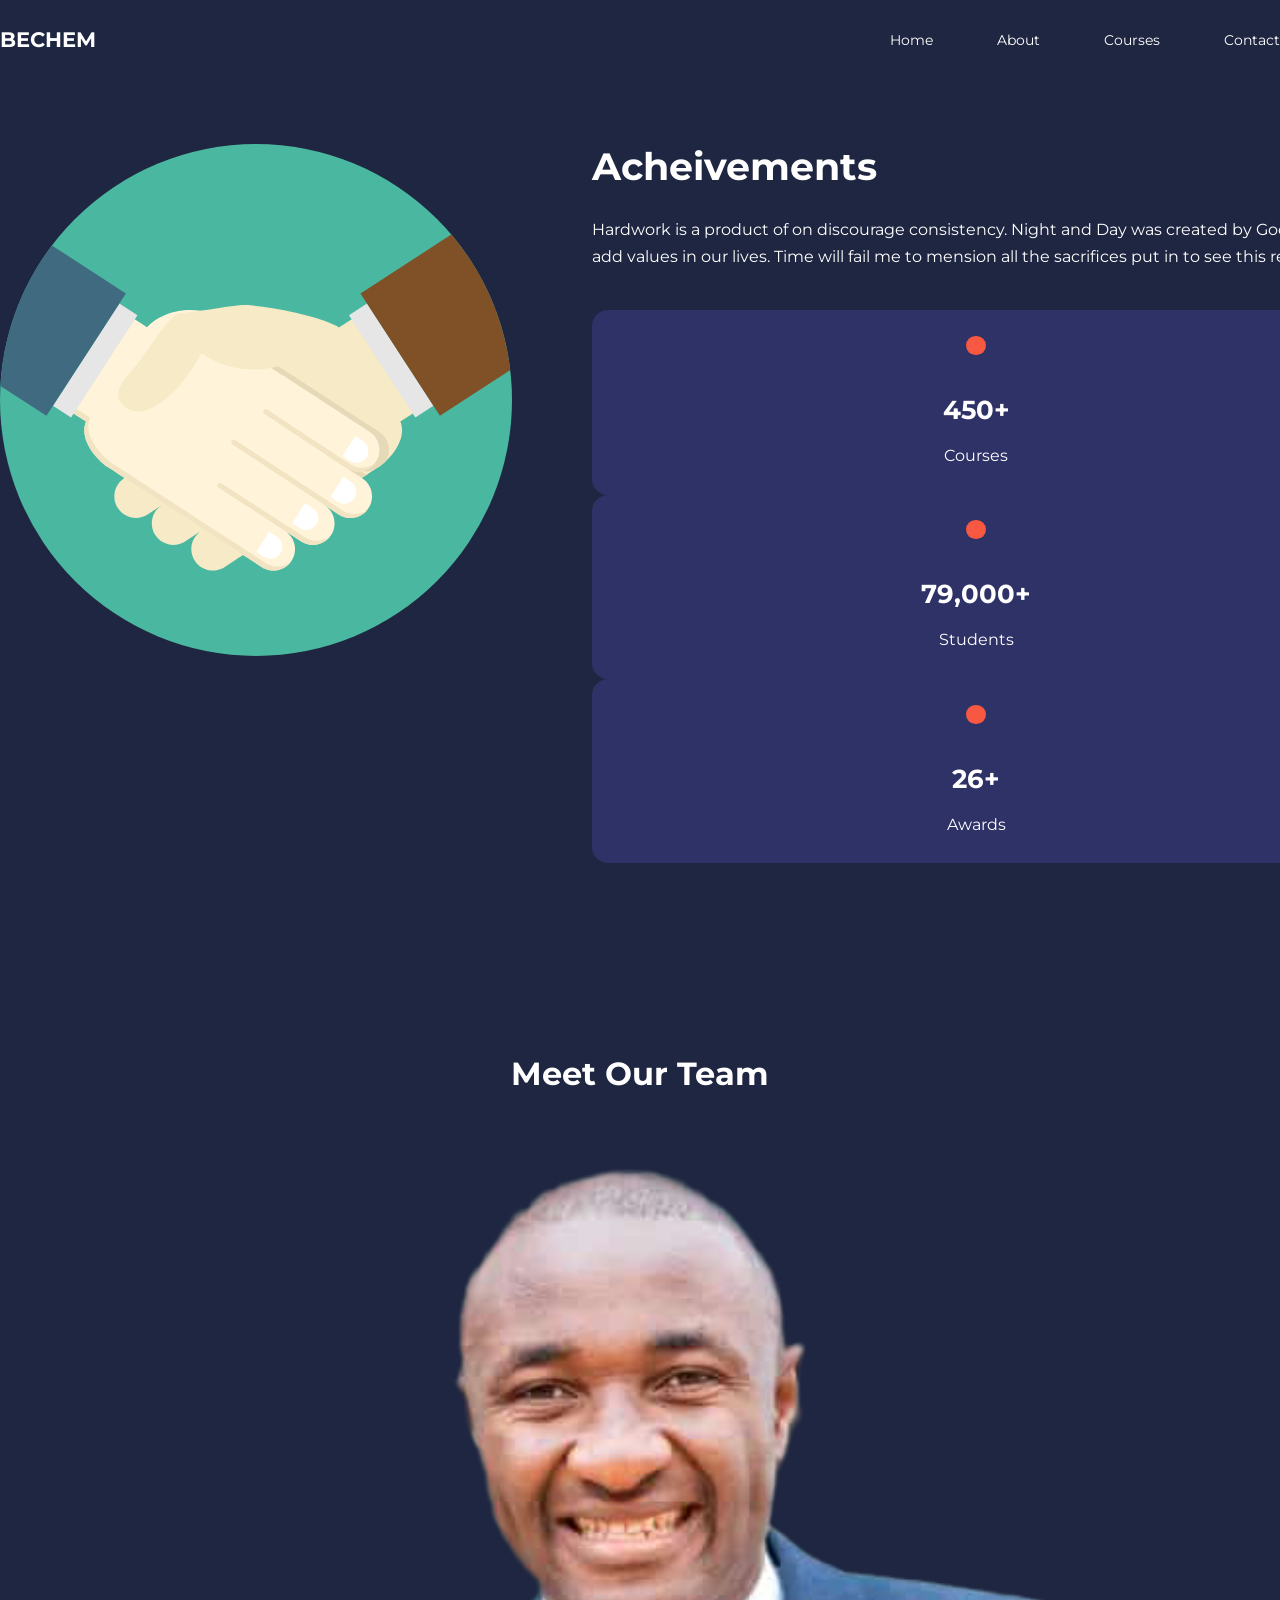
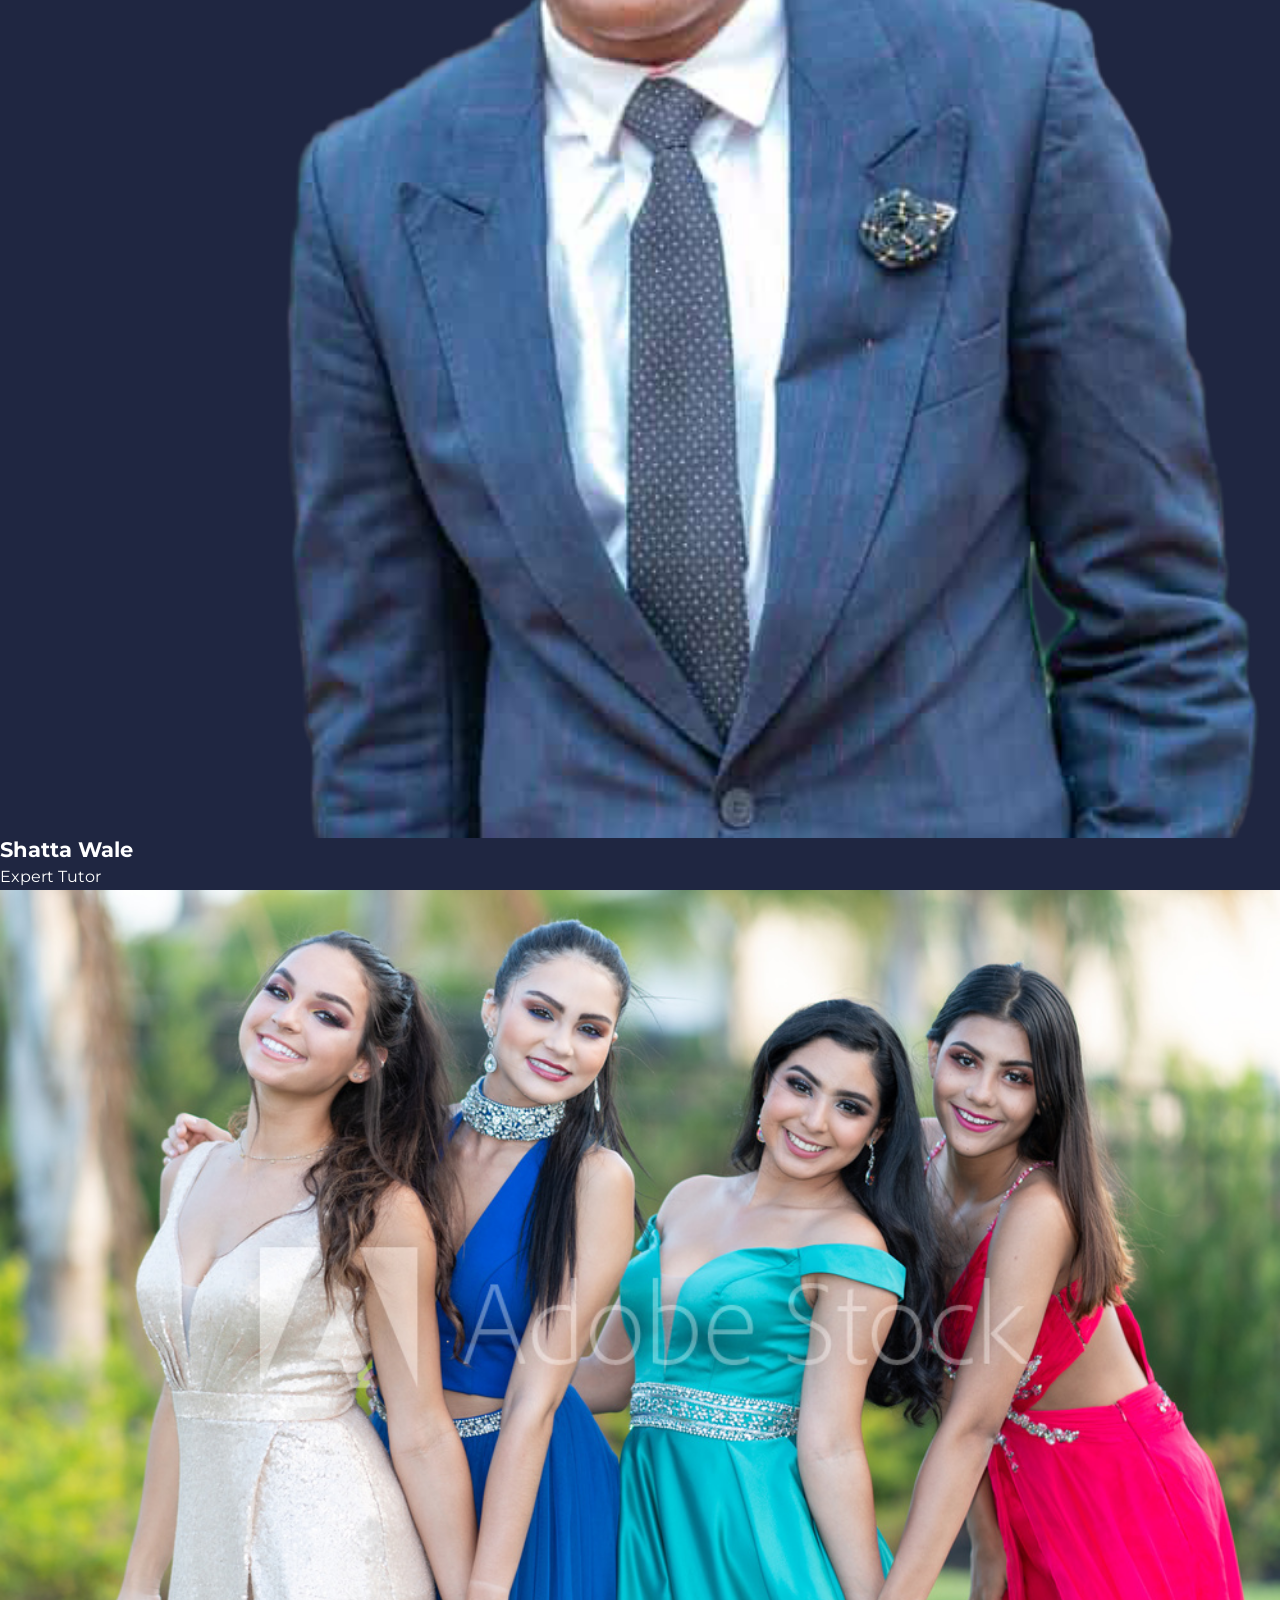
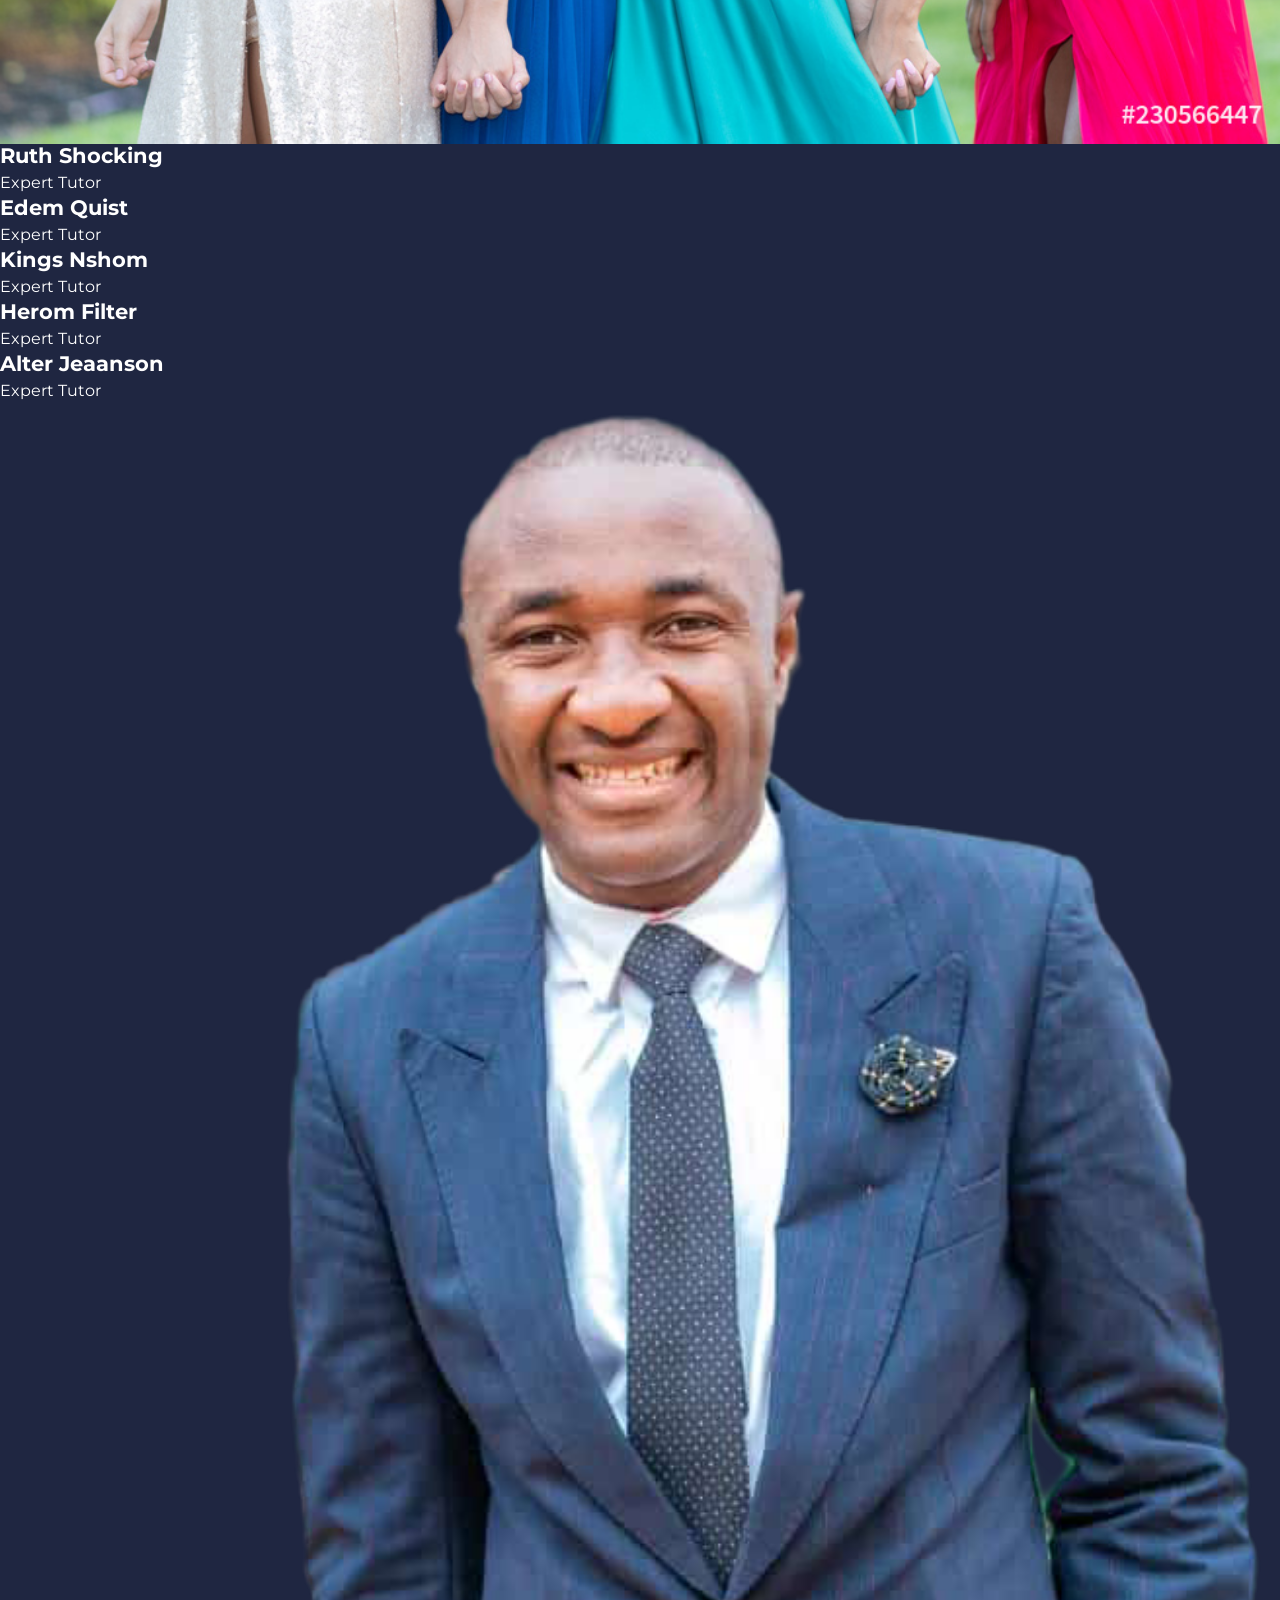
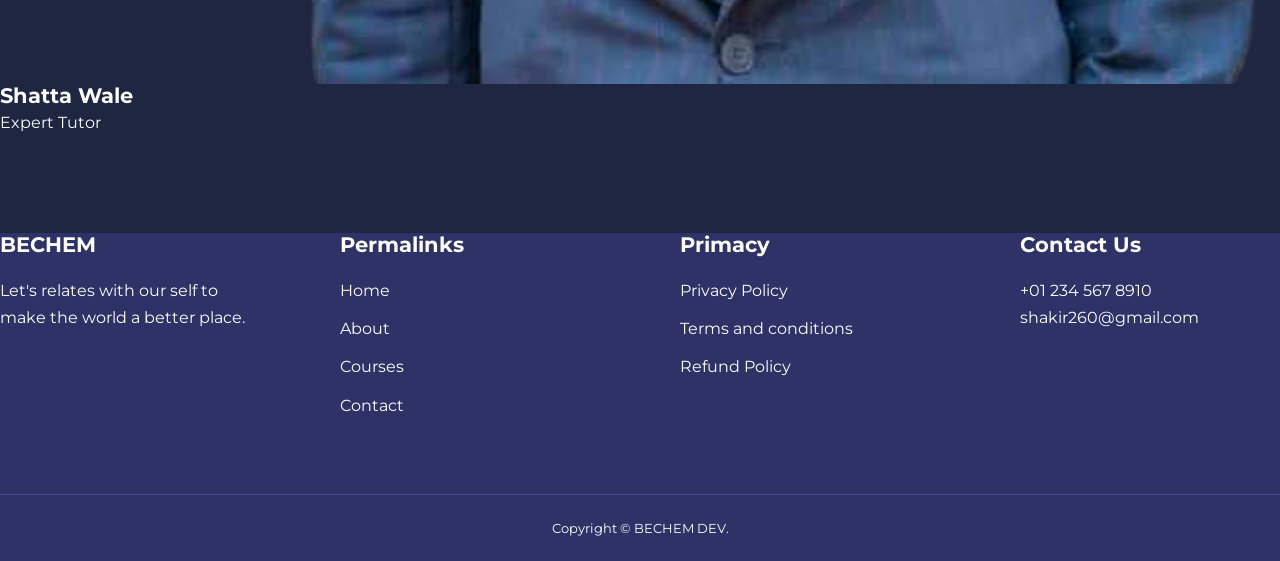
==== E-Learners/about.html @ 45818b7e "image changes in aboutpage" ====
<!DOCTYPE html>
<html lang="en">

<head>
    <meta charset="UTF-8" />
    <meta http-equiv="X-UA-Compatible" content="IE=edge" />
    <meta name="viewport" content="width=device-width, initial-scale=1.0" />
    <title>E-LEARNING SYSTEM</title>
    <link rel="stylesheet" href="./css/style.css" />
    <link rel="stylesheet" href="./css/about.css" />
    <!-- ICONSCOUT CDN -->
    <link rel="stylesheet" href="https://unicons.iconscout.com/release/v2.1.6/css/unicons.css" />

    <!-- GOOGLE FONT (MONTSERR) -->

    <link rel="preconnect" href="https://fonts.googleapis.com" />
    <link rel="preconnect" href="https://fonts.gstatic.com" crossorigin />
    <link href="https://fonts.googleapis.com/css2?family=Montserrat:ital,wght@0,300;0,400;0,500;0,600;0,700;0,800;0,900;1,700;1,800;1,900&family=Mulish:wght@400;500;600;700;800&family=Nunito:ital,wght@0,200;0,300;0,400;0,500;0,600;0,700;0,800;1,200;1,300;1,600;1,800;1,900&display=swap"
        rel="stylesheet" />
</head>

<body>
    <nav>
        <div class="container nav__container">
            <a href="index.html">
                <h4>BECHEM</h4>
            </a>
            <ul class="nav__menu">
                <li><a href="index.html">Home</a></li>
                <li><a href="about.html">About</a></li>
                <li><a href="courses.html">Courses</a></li>
                <li><a href="contact.html">Contact</a></li>
            </ul>
            <button id="open-menu-btn"><i class="uil uil-bars"></i></button>
            <button id="close-menu-btn"><i class="uil uil-multiply"></i></button>
        </div>
    </nav>
    <!-- ================ END OF NAVBAR ========================== -->

    <section class="about__achievements">
        <div class="container about__achievements-container">
            <div class="about__achievements-left">
                <img src="./images/about_achievements.svg" />
            </div>
            <div class="about__achievements-right">
                <h1>Acheivements</h1>
                <p>
                    Hardwork is a product of on discourage consistency. Night and Day was created by God for us to add values in our lives. Time will fail me to mension all the sacrifices put in to see this result.
                </p>
                <div class="acheievements__cards">
                    <article class="achievement__card">
                        <span class="achievement__icon">
                <i class="uil uil-video"></i>
              </span>
                        <h3>450+</h3>
                        <p>Courses</p>
                    </article>

                    <article class="achievement__card">
                        <span class="achievement__icon">
                <i class="uil uil-users-alt"></i>
              </span>
                        <h3>79,000+</h3>
                        <p>Students</p>
                    </article>

                    <article class="achievement__card">
                        <span class="achievement__icon">
                <i class="uil uil-trophy"></i>
              </span>
                        <h3>26+</h3>
                        <p>Awards</p>
                    </article>
                </div>
            </div>
        </div>
    </section>

    <section class="team">
        <h2>Meet Our Team</h2>
        <div class="container team__container">
            <article class="team__member">
                <div class="team__member-image">
                    <img src="./images/tm1.png" alt="" />
                </div>
                <div class="team__member-info">
                    <h4>Shatta Wale</h4>
                    <p>Expert Tutor</p>
                </div>
                <div class="team__member-socials">
                    <a href="https://instagram.com" target="_blank"><i class="uil uil-instagram"></i
            ></a>
                    <a href="https://twitter.com" target="_blank"><i class="uil uil-twitter-alt"></i
            ></a>
                    <a href="https://linkedin.com" target="_blank"><i class="uil uil-linked-alt"></i
            ></a>
                </div>
            </article>
            <article class="team__member">
                <div class="team__member-image">
                    <img src="./images/tm2.jpeg" alt="" />
                </div>
                <div class="team__member-info">
                    <h4>Ruth Shocking</h4>
                    <p>Expert Tutor</p>
                </div>
                <div class="team__member-socials">
                    <a href="https://instagram.com" target="_blank"><i class="uil uil-instagram"></i
            ></a>
                    <a href="https://twitter.com" target="_blank"><i class="uil uil-twitter-alt"></i
            ></a>
                    <a href="https://linkedin.com" target="_blank"><i class="uil uil-linked-alt"></i
            ></a>
                </div>
            </article>
            <article class="team__member">
                <div class="team__member-image">
                    <img src="./images/tm3.png" alt="" />
                </div>
                <div class="team__member-info">
                    <h4>Edem Quist</h4>
                    <p>Expert Tutor</p>
                </div>
                <div class="team__member-socials">
                    <a href="https://instagram.com" target="_blank"><i class="uil uil-instagram"></i
            ></a>
                    <a href="https://twitter.com" target="_blank"><i class="uil uil-twitter-alt"></i
            ></a>
                    <a href="https://linkedin.com" target="_blank"><i class="uil uil-linked-alt"></i
            ></a>
                </div>
            </article>
            <article class="team__member">
                <div class="team__member-image">
                    <img src="./images/tm4.png" alt="" />
                </div>
                <div class="team__member-info">
                    <h4>Kings Nshom</h4>
                    <p>Expert Tutor</p>
                </div>
                <div class="team__member-socials">
                    <a href="https://instagram.com" target="_blank"><i class="uil uil-instagram"></i
            ></a>
                    <a href="https://twitter.com" target="_blank"><i class="uil uil-twitter-alt"></i
            ></a>
                    <a href="https://linkedin.com" target="_blank"><i class="uil uil-linked-alt"></i
            ></a>
                </div>
            </article>
            <article class="team__member">
                <div class="team__member-image">
                    <img src="./images/tm5.png" alt="" />
                </div>
                <div class="team__member-info">
                    <h4>Herom Filter</h4>
                    <p>Expert Tutor</p>
                </div>
                <div class="team__member-socials">
                    <a href="https://instagram.com" target="_blank"><i class="uil uil-instagram"></i
            ></a>
                    <a href="https://twitter.com" target="_blank"><i class="uil uil-twitter-alt"></i
            ></a>
                    <a href="https://linkedin.com" target="_blank"><i class="uil uil-linked-alt"></i
            ></a>
                </div>
            </article>
            <article class="team__member">
                <div class="team__member-image">
                    <img src="./images/tm6.png" alt="" />
                </div>
                <div class="team__member-info">
                    <h4>Alter Jeaanson</h4>
                    <p>Expert Tutor</p>
                </div>
                <div class="team__member-socials">
                    <a href="https://instagram.com" target="_blank"><i class="uil uil-instagram"></i
            ></a>
                    <a href="https://twitter.com" target="_blank"><i class="uil uil-twitter-alt"></i
            ></a>
                    <a href="https://linkedin.com" target="_blank"><i class="uil uil-linked-alt"></i
            ></a>
                </div>
            </article>
            <article class="team__member">
                <div class="team__member-image">
                    <img src="./images/tm1.png" alt="" />
                </div>
                <div class="team__member-info">
                    <h4>Shatta Wale</h4>
                    <p>Expert Tutor</p>
                </div>
                <div class="team__member-socials">
                    <a href="https://instagram.com" target="_blank"><i class="uil uil-instagram"></i
            ></a>
                    <a href="https://twitter.com" target="_blank"><i class="uil uil-twitter-alt"></i
            ></a>
                    <a href="https://linkedin.com" target="_blank"><i class="uil uil-linked-alt"></i
            ></a>
                </div>
            </article>
        </div>
    </section>

    <!-- ================= FOOTER =================== -->

    <footer>
        <div class="container footer__container">
            <div class="footer__1">
                <a href="index.html" class="footer__logo">
                    <h4>BECHEM</h4>
                </a>
                <p>Let's relates with our self to make the world a better place.</p>
            </div>

            <div class="footer__2">
                <h4>Permalinks</h4>
                <ul class="permalinks">
                    <li><a href="index.html">Home</a></li>
                    <li><a href="about.html">About</a></li>
                    <li><a href="courses.html">Courses</a></li>
                    <li><a href="contact.html">Contact</a></li>
                </ul>
            </div>
            <div class="footer__3">
                <h4>Primacy</h4>
                <ul class="privacy">
                    <li><a href="#">Privacy Policy</a></li>
                    <li><a href="#">Terms and conditions</a></li>
                    <li><a href="#">Refund Policy</a></li>
                </ul>
            </div>
            <div class="footer__4">
                <h4>Contact Us</h4>
                <div class="privacy">
                    <p>+01 234 567 8910</p>
                    <p>shakir260@gmail.com</p>
                </div>
                <ul class="footer__socials">
                    <li>
                        <a href="#"><i class="uil uil-facebook-f"></i></a>
                    </li>
                    <li>
                        <a href="#"><i class="uil uil-instagram-alt"></i></a>
                    </li>
                    <li>
                        <a href="#"><i class="uil uil-twitter"></i></a>
                    </li>
                    <li>
                        <a href="#"><i class="uil uil-linkedin-alt"></i></a>
                    </li>
                </ul>
            </div>
        </div>
        <div class="footer__copyright">
            <small>Copyright &copy; BECHEM DEV.</small>
        </div>
    </footer>
    <!-- ================= END OF FOOTER =================== -->

    <script src="./main.js"></script>
</body>

</html>
---- E-Learners/css/style.css ----
* {
    margin: 0;
    padding: 0;
    border: 0;
    outline: 0;
    text-decoration: none;
    list-style: none;
    box-sizing: border-box;
}

:root {
    --color-primary: #6c63ff;
    --color-success: #00bf8e;
    --color-warning: #f7c94b;
    --color-danger: #f75842;
    --color-danger-variant: rgba(247, 88, 66, 0.4);
    --color-white: #fff;
    --color-black: #000;
    --color-bg: #1f2641;
    --color-bg1: #2e3267;
    --color-bg2: #424890;
    --container-width-1g: 80%;
    --container-width-md: 90%;
    --container-width-sm: 76%;
    --transition: all 400ms ease;
}

body {
    font-family: "Montserrat", sans-serif;
    line-height: 1.7;
    color: var(--color-white);
    background: var(--color-bg);
}

.container {
    width: var(--container-width-lg);
    margin: 0 auto;
}

section {
    padding: 6rem 0;
}

section h2 {
    text-align: center;
    margin-bottom: 4rem;
}

h1,
h2,
h3,
h4,
h5 {
    line-height: 1.2;
}

h1 {
    font-size: 2.4rem;
}

h2 {
    font-size: 2rem;
}

h3 {
    font-size: 1.6rem;
}

h4 {
    font-size: 1.3rem;
}

a {
    color: var(--color-white);
}

img {
    width: 100%;
    display: block;
    object-fit: cover;
}

.btn {
    display: inline-block;
    background: var(--color-white);
    color: var(--color-black);
    padding: 1rem 2rem;
    border: 1px solid transparent;
    font-weight: 500;
    transition: var(--transition);
}

.btn:hover {
    background: transparent;
    color: var(--color-white);
    border-color: var(--color-white);
}

.btn-primary {
    background: var(--color-danger);
    color: var(--color-white);
}


/* =====================NAVBAR =============== */

nav {
    background-color: transparent;
    width: 100%;
    height: 5rem;
    position: fixed;
    top: 0;
    z-index: 11;
}


/* change navbar style on scroll using javascript */

.window-scroll {
    background: var(--color-primary);
    box-shadow: 0 1rem 2rem rgba(0, 0, 0, 0.2);
}

.nav__container {
    height: 100%;
    display: flex;
    justify-content: space-between;
    align-items: center;
}

nav button {
    display: none;
}

.nav__menu {
    display: flex;
    align-items: center;
    gap: 4rem;
}

.nav__menu a {
    font-size: 0.9rem;
    transition: var(--transition);
}

.nav__menu a:hover {
    color: var(--color-bg2);
}


/*-- ================ HEADER ========================== */

header {
    position: relative;
    top: 5rem;
    overflow: hidden;
    height: 70vh;
    margin-bottom: 5rem;
}

.header__container {
    display: grid;
    grid-template-columns: 1fr 1fr;
    align-items: center;
    gap: 5rem;
    height: 100%;
}

.header__left p {
    margin: 1rem 0 2.4rem;
}


/*-- ================ CATEGORIES ========================== */

.categories {
    background: var(--color-bg1);
    height: 32rem;
}

.categories h1 {
    line-height: 1;
    margin-bottom: 3rem;
}

.categories__container {
    display: grid;
    grid-template-columns: 40% 60%;
    /* gap: 4rem; */
}

.categories__left {
    margin-right: 4rem;
}

.categories__left p {
    margin: 1rem 0 3rem;
}

.categories__right {
    display: grid;
    grid-template-columns: repeat(3, 1fr);
    gap: 1.2rem;
}

.category {
    background: var(--color-bg2);
    padding: 2rem;
    border-radius: 2rem;
    transition: var(--transition);
}

.category:hover {
    box-shadow: 0 3rem 3rem rgba(0, 0, 0, 0.3);
    z-index: 1;
}

.category:nth-child(2) .category__icon {
    background: var(--color-danger);
}

.category:nth-child(3) .category__icon {
    background: var(--color-success);
}

.category:nth-child(4) .category__icon {
    background: var(--color-warning);
}

.category:nth-child(5) .category__icon {
    background: var(--color-success);
}

.category__icon {
    background: var(--color-primary);
    padding: 0.7rem;
    border-radius: 0.9rem;
}

.category h5 {
    margin: 2rem 0 1rem;
}

.category p {
    font-size: 0.85rem;
}


/*-- ================= POPULAR COURSES =================== --*/

.courses {
    margin-top: 10rem;
}

.courses__container {
    display: grid;
    grid-template-columns: repeat(3, 1fr);
    gap: 2rem;
}

.course {
    background: var(--color-bg1);
    text-align: center;
    border: 1px solid transparent;
    transition: var(--transition);
}

.course:hover {
    background: transparent;
    border-color: var(--color-primary);
}

.course__info {
    padding: 2rem;
}

.course__info p {
    margin: 1.2rem 0 2rem;
    font-size: 0.9rem;
}


/*!-- ================= FAQs =================== --*/

.faqs {
    background: var(--color-bg1);
    box-shadow: insert 0 0 3rem rgba(0, 0, 0, 0.5);
}

.faqs__container {
    display: grid;
    grid-template-columns: 1fr 1fr;
    gap: 1rem;
}

.faq {
    padding: 2rem;
    display: flex;
    align-items: center;
    gap: 1.4rem;
    height: fit-content;
    background: var(--color-primary);
    cursor: pointer;
}

.faq h4 {
    font-size: 1rem;
    line-height: 2.2;
}

.faq__icon {
    align-items: flex-start;
    font-size: 1.2rem;
}

.faq p {
    margin-top: 0.8rem;
    display: none;
}

.faq.open p {
    display: block;
}


/*!-- ================= TESTIMONIALS =================== --*/

.testimonials__container {
    overflow-x: hidden;
    position: relative;
    margin-bottom: 5rem;
}

.testimonials {
    padding-top: 2rem;
}

.avatar {
    width: 6rem;
    height: 6rem;
    border-radius: 50%;
    overflow: hidden;
    margin: 0 auto 1rem;
    border: 1rem solid var(--color-bg1);
}

.testimonial__body {
    background: var(--color-primary);
    padding: 2rem;
    margin-top: 3rem;
    position: relative;
}

.testimonial__body::before {
    content: "";
    display: block;
    background: linear-gradient( 135deg, transparent, var(--color-primary), var(--color-primary), var(--color-primary));
    width: 3rem;
    height: 3rem;
    position: absolute;
    left: 50%;
    top: -1.5rem;
    transform: rotate(45deg);
}


/*!-- ================= FOOTER =================== --*/

footer {
    background: var(--color-bg1);
    padding-top: 0;
}

.footer__container {
    display: grid;
    grid-template-columns: repeat(4, 1fr);
    gap: 5rem;
}

.footer__container>div h4 {
    margin-bottom: 1.2rem;
}

.footer__1 p {
    margin: 0 0 2rem;
}

footer ul li {
    margin-bottom: 0.7rem;
}

footer ul li a:hover {
    text-decoration: underline;
}

.footer__socials {
    display: flex;
    gap: 1rem;
    font-size: 1.2rem;
    margin-top: 2rem;
}

.footer__copyright {
    text-align: center;
    margin-top: 4rem;
    padding: 1.2rem 0;
    border-top: 1px solid var(--color-bg2);
}


/*========================= MEDIA QUERIES(TABLETS)=================*/

@media screen and (max-width: 1024px) {
    .container {
        width: var(--container-width-md);
    }
    h1 {
        font-size: 2.2rem;
    }
    h2 {
        font-size: 1.7rem;
    }
    h3 {
        font-size: 1.4rem;
    }
    h4 {
        font-size: 1.2rem;
    }
    /* ===================== NAVBAR =================== */
    nav button {
        display: inline-block;
        background: transparent;
        font-size: 1.8rem;
        color: var(--color-white);
        cursor: pointer;
    }
    nav button#close-menu-btn {
        display: none;
    }
    .nav__menu {
        position: fixed;
        top: 5rem;
        right: 5%;
        height: fit-content;
        width: 18rem;
        flex-direction: column;
        gap: 0;
        display: none;
    }
    .nav__menu li {
        width: 100%;
        height: 5.8rem;
        animation: animateNavItems 400ms linear forwards;
        transform-origin: top right;
        opacity: 0;
    }
    .nav__menu li:nth-child(2) {
        animation-delay: 200ms;
    }
    .nav__menu li:nth-child(3) {
        animation-delay: 400ms;
    }
    .nav__menu li:nth-child(4) {
        animation-delay: 600ms;
    }
    @keyframes animateNavItems {
        0% {
            transform: rotateZ(-90deg) rotateX(90deg) scale(0.1);
        }
        100% {
            transform: rotateZ(0) rotateX(0) scale(1);
            opacity: 1;
        }
    }
    .nav__menu li a {
        background: var(--color-primary);
        box-shadow: -4rem 6rem 10rem rgba(0, 0, 0, 0.6);
        height: 100%;
        display: grid;
        place-items: center;
    }
    .nav__menu li a:hover {
        background: var(--color-bg2);
        color: var(--color-white);
    }
    /* ===================== HEADER =================== */
    header {
        height: 52vh;
        margin-bottom: 4rem;
    }
    .header__container {
        gap: 0;
        padding-bottom: 3rem;
    }
    /* ===================== CATEGORIES =================== */
    .categories {
        height: auto;
    }
    .categories__container {
        grid-template-columns: 1fr;
        gap: 3rem;
    }
    .categories__left {
        margin-right: 0;
    }
    /* ===================== POPULAR COURSES =================== */
    .courses {
        margin-top: 0;
    }
    .courses__container {
        grid-template-columns: 1fr 1fr;
    }
    /* ===================== FAQs =================== */
    .faqs__container {
        grid-template-columns: 1fr;
    }
    .faq {
        padding: 1.5rem;
    }
    /* ===================== FOOTER =================== */
    .footer__container {
        grid-template-columns: 1fr 1fr;
    }
}


/* ===================== MEDIA QUERIES (PHONES) =================== */

@media screen and (max-width: 600px) {
    .container {
        width: var(--container-width-sm);
    }
    /* ===================== NAVBAR =================== */
    .nav__menu {
        right: 3%;
    }
    /* ===================== HEADER =================== */
    header {
        height: 100vh;
    }
    .header__container {
        grid-template-columns: 1fr;
        text-align: center;
        margin-top: 0;
    }
    .header__left p {
        margin-bottom: 1.3rem;
    }
    /* ===================== CATEGORIES =================== */
    .categories__right {
        grid-template-columns: 1fr 1fr;
        gap: 0.7rem;
    }
    .category {
        padding: 1rem;
        border-radius: 1rem;
    }
    .category__icon {
        margin-top: 4px;
        display: inline-block;
    }
    /* ===================== POPULAR COURSES =================== */
    .courses__container {
        grid-template-columns: 1fr;
    }
    /* ===================== TESTIMONIALS =================== */
    .testimonial__body {
        padding: 1.2rem;
    }
    /* ===================== FOOTER =================== */
    .footer__container {
        grid-template-columns: 1fr;
        text-align: center;
        gap: 2rem;
    }
    .footer__1 p {
        margin: 1rem auto;
    }
    .footer__socials {
        justify-content: center;
    }
}
---- E-Learners/css/about.css ----
/* ================== ACHIEVEMENTS =============== */

.about__achievements {
    margin-top: 3rem;
}

.about__achievements-container {
    display: grid;
    grid-template-columns: 40% 60%;
    gap: 5rem;
}

.about__achievements-right>p {
    margin: 1.6rem 0 2.5rem;
}

.achievements__cards {
    display: grid;
    grid-template-columns: repeat(3, 1fr);
    gap: 1.5rem;
}

.achievement__card {
    background: var(--color-bg1);
    padding: 1.6rem;
    border-radius: 1rem;
    text-align: center;
    transition: var(--transition);
}

.achievement__card:hover {
    background: var(--color-bg2);
    box-shadow: 0 3rem 3rem rgba(0, 0, 0, 0.3rem);
}

.achievement__icon {
    background: var(--color-danger);
    padding: 0.6rem;
    border-radius: 1rem;
    display: inline-block;
    margin-bottom: 2rem;
    font-size: 2rem;
}

.achievement__card:nth-child(2) .achievements__icon {
    background: var(--color-success);
}

.achievement__card:nth-child(3) .achievements__icon {
    background: var(--color-primary);
}

.achievement__card p {
    margin-top: 1rem;
}
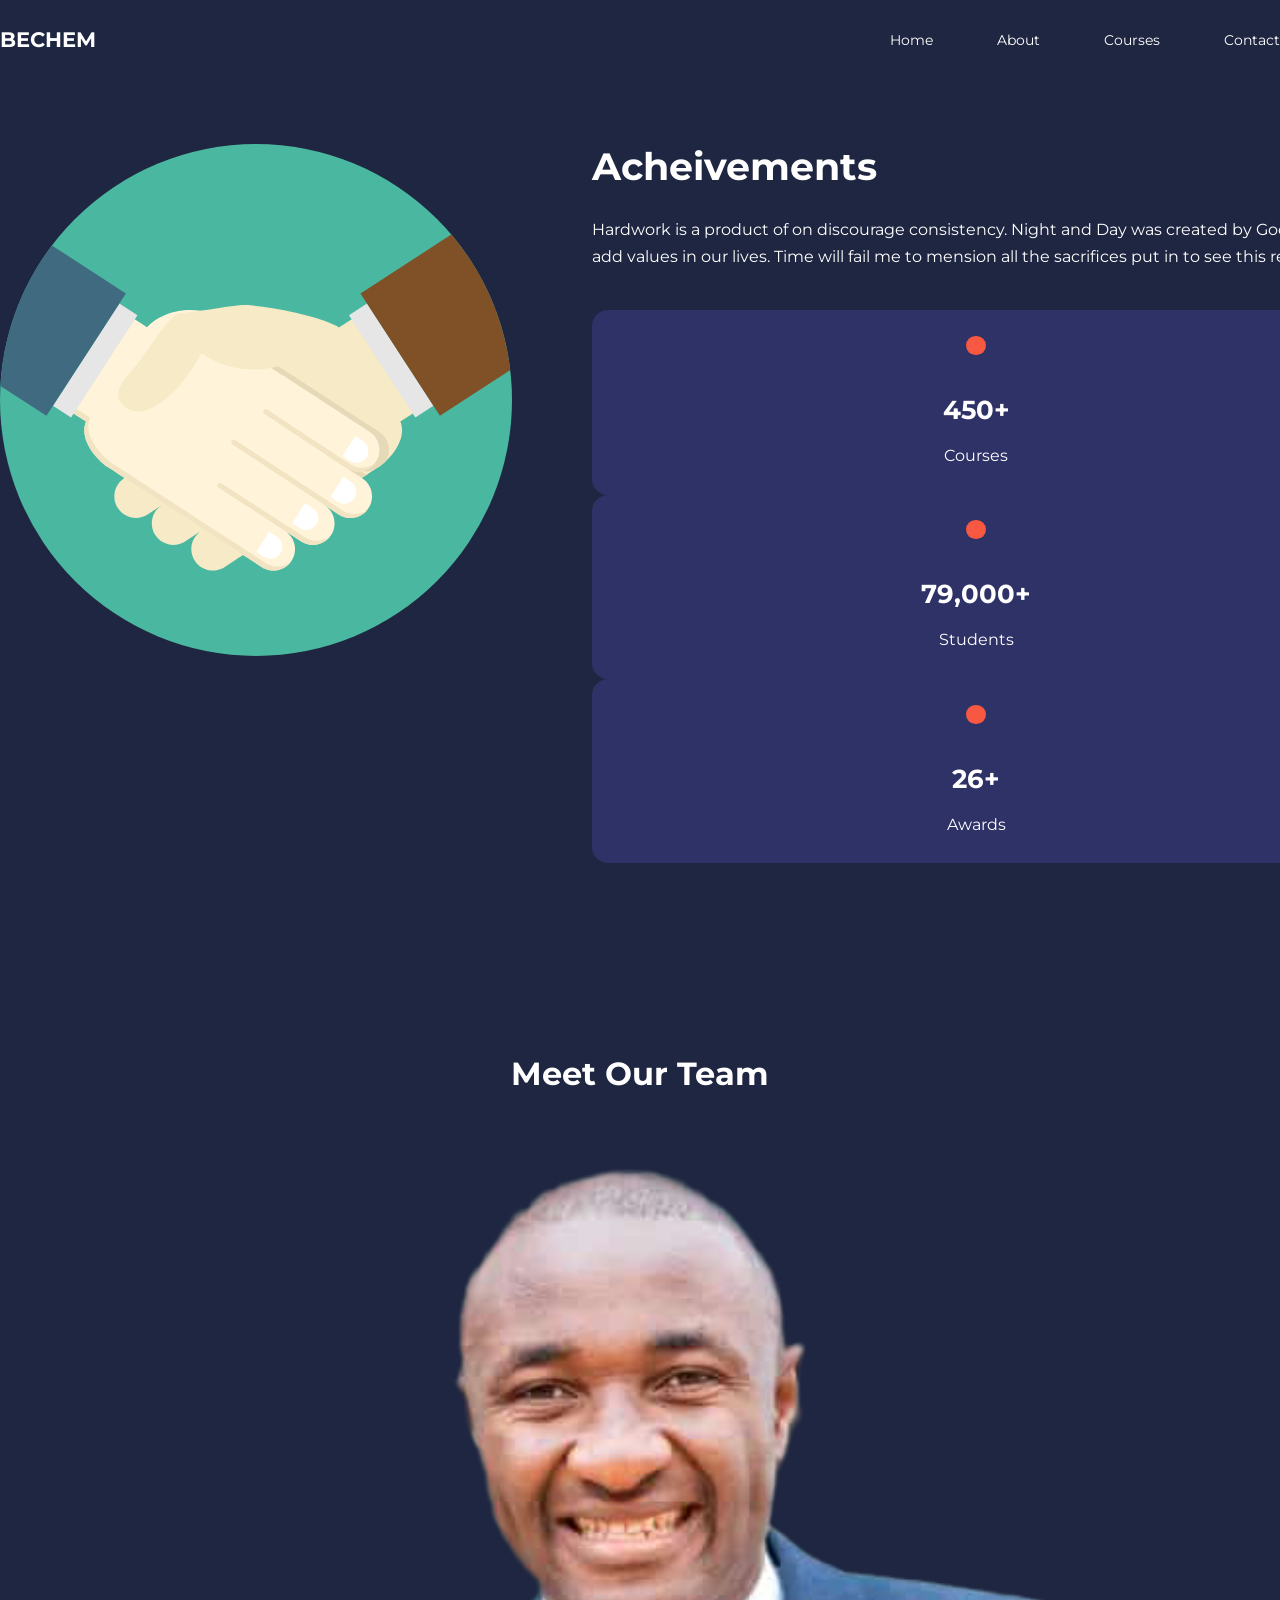
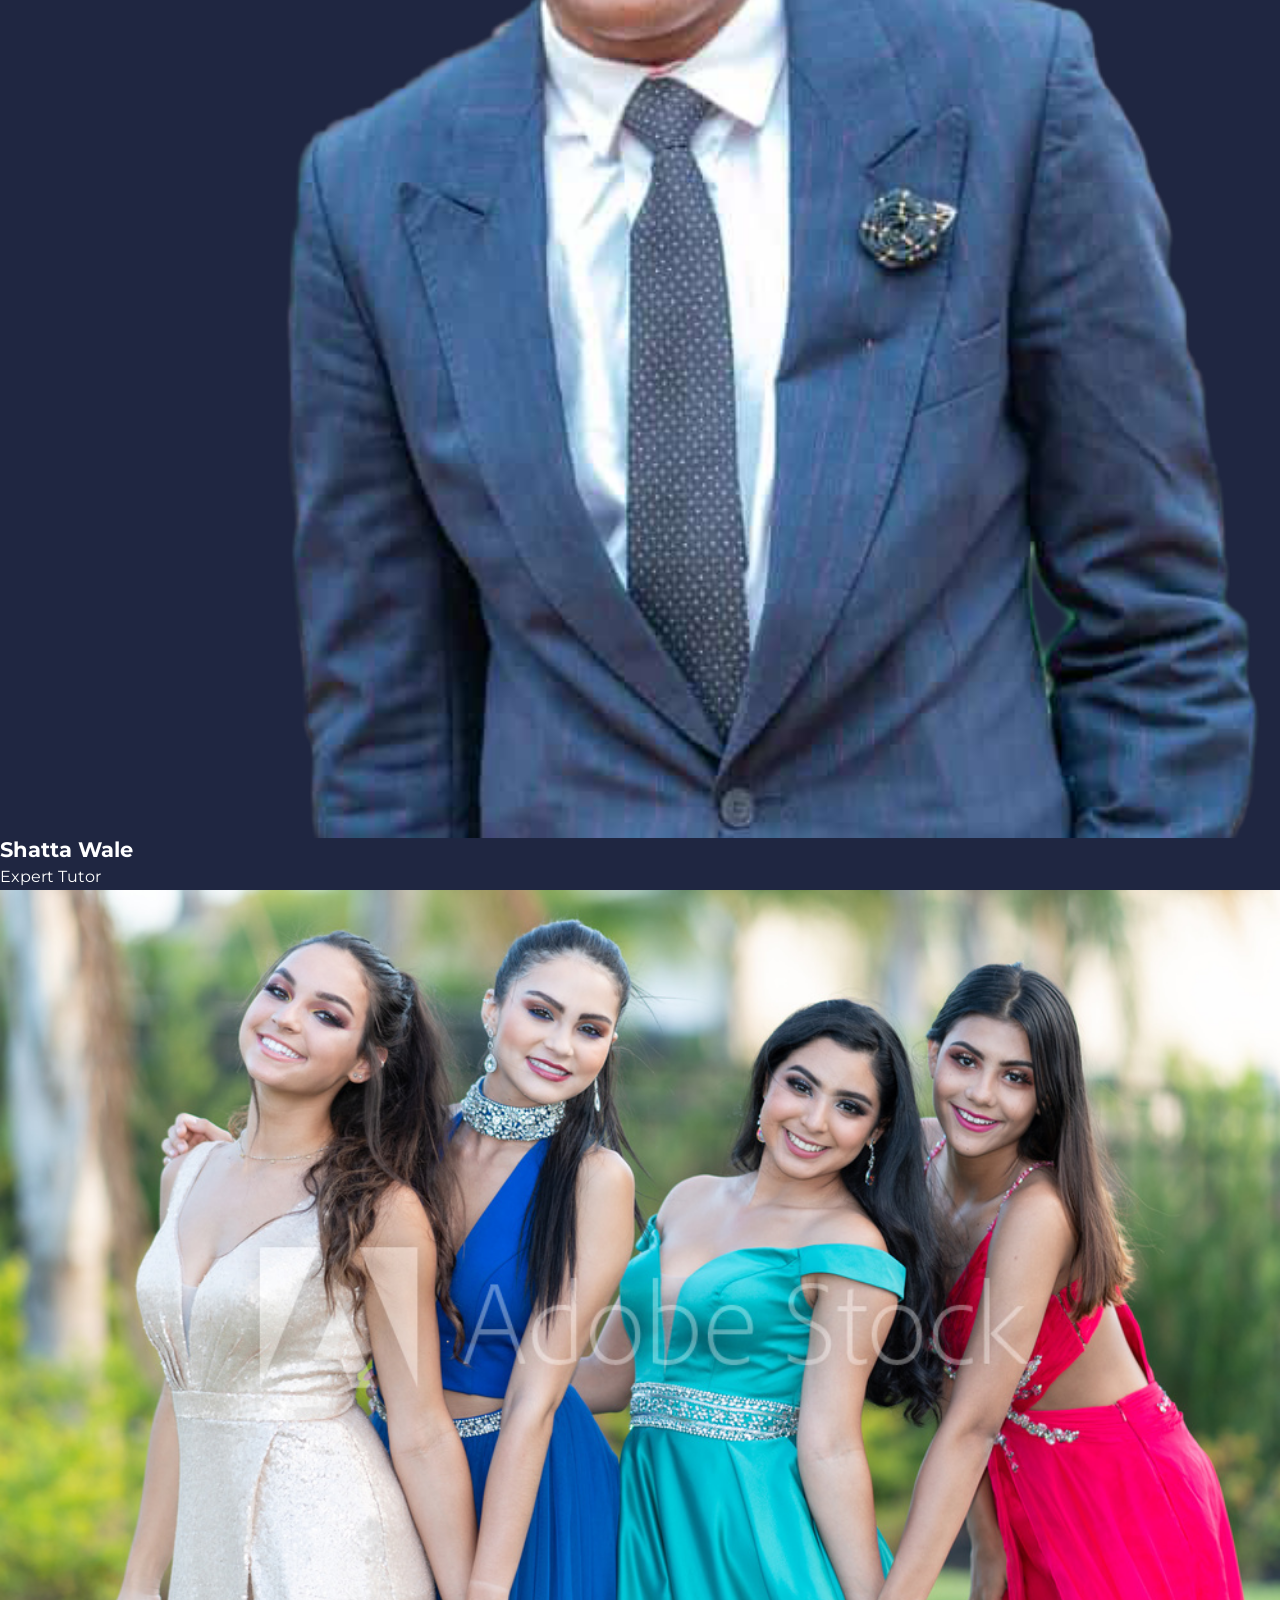
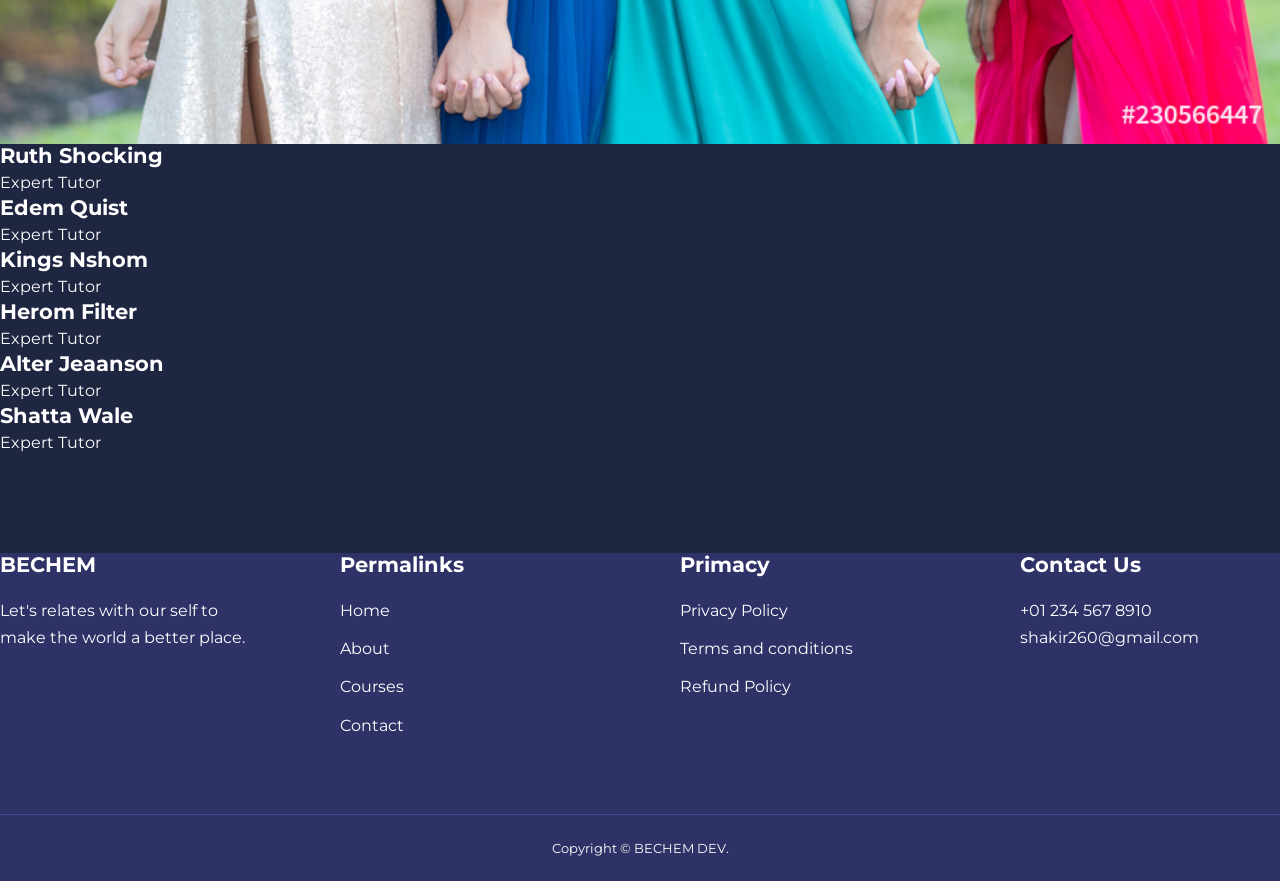
==== commit b0536619: "image changes in aboutpage" ====
--- a/E-Learners/about.html
+++ b/E-Learners/about.html
@@ -183,7 +183,7 @@
             </article>
             <article class="team__member">
                 <div class="team__member-image">
-                    <img src="./images/tm1.png" alt="" />
+                    <img src="./images/tm7.png" alt="" />
                 </div>
                 <div class="team__member-info">
                     <h4>Shatta Wale</h4>
@@ -200,6 +200,7 @@
             </article>
         </div>
     </section>
+    <!-- ================= END OF TEAM =================== -->
 
     <!-- ================= FOOTER =================== -->
 
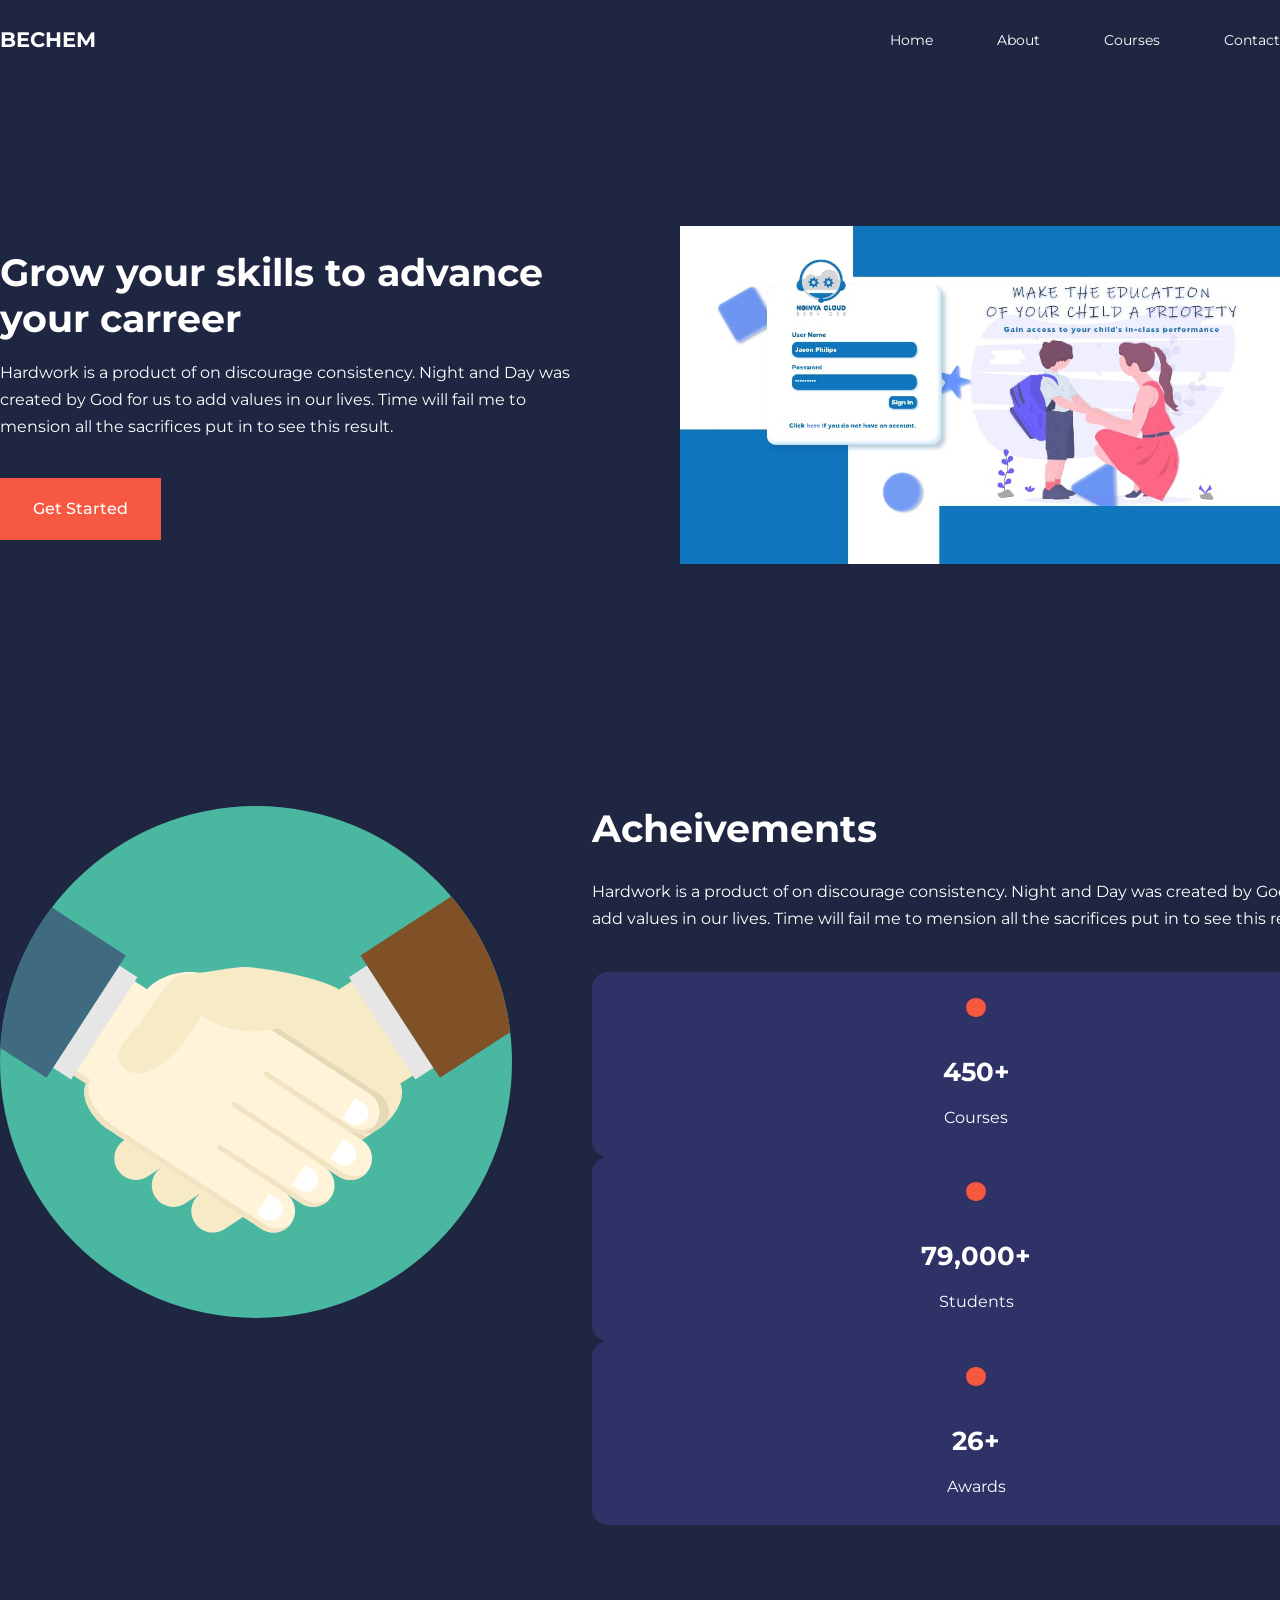
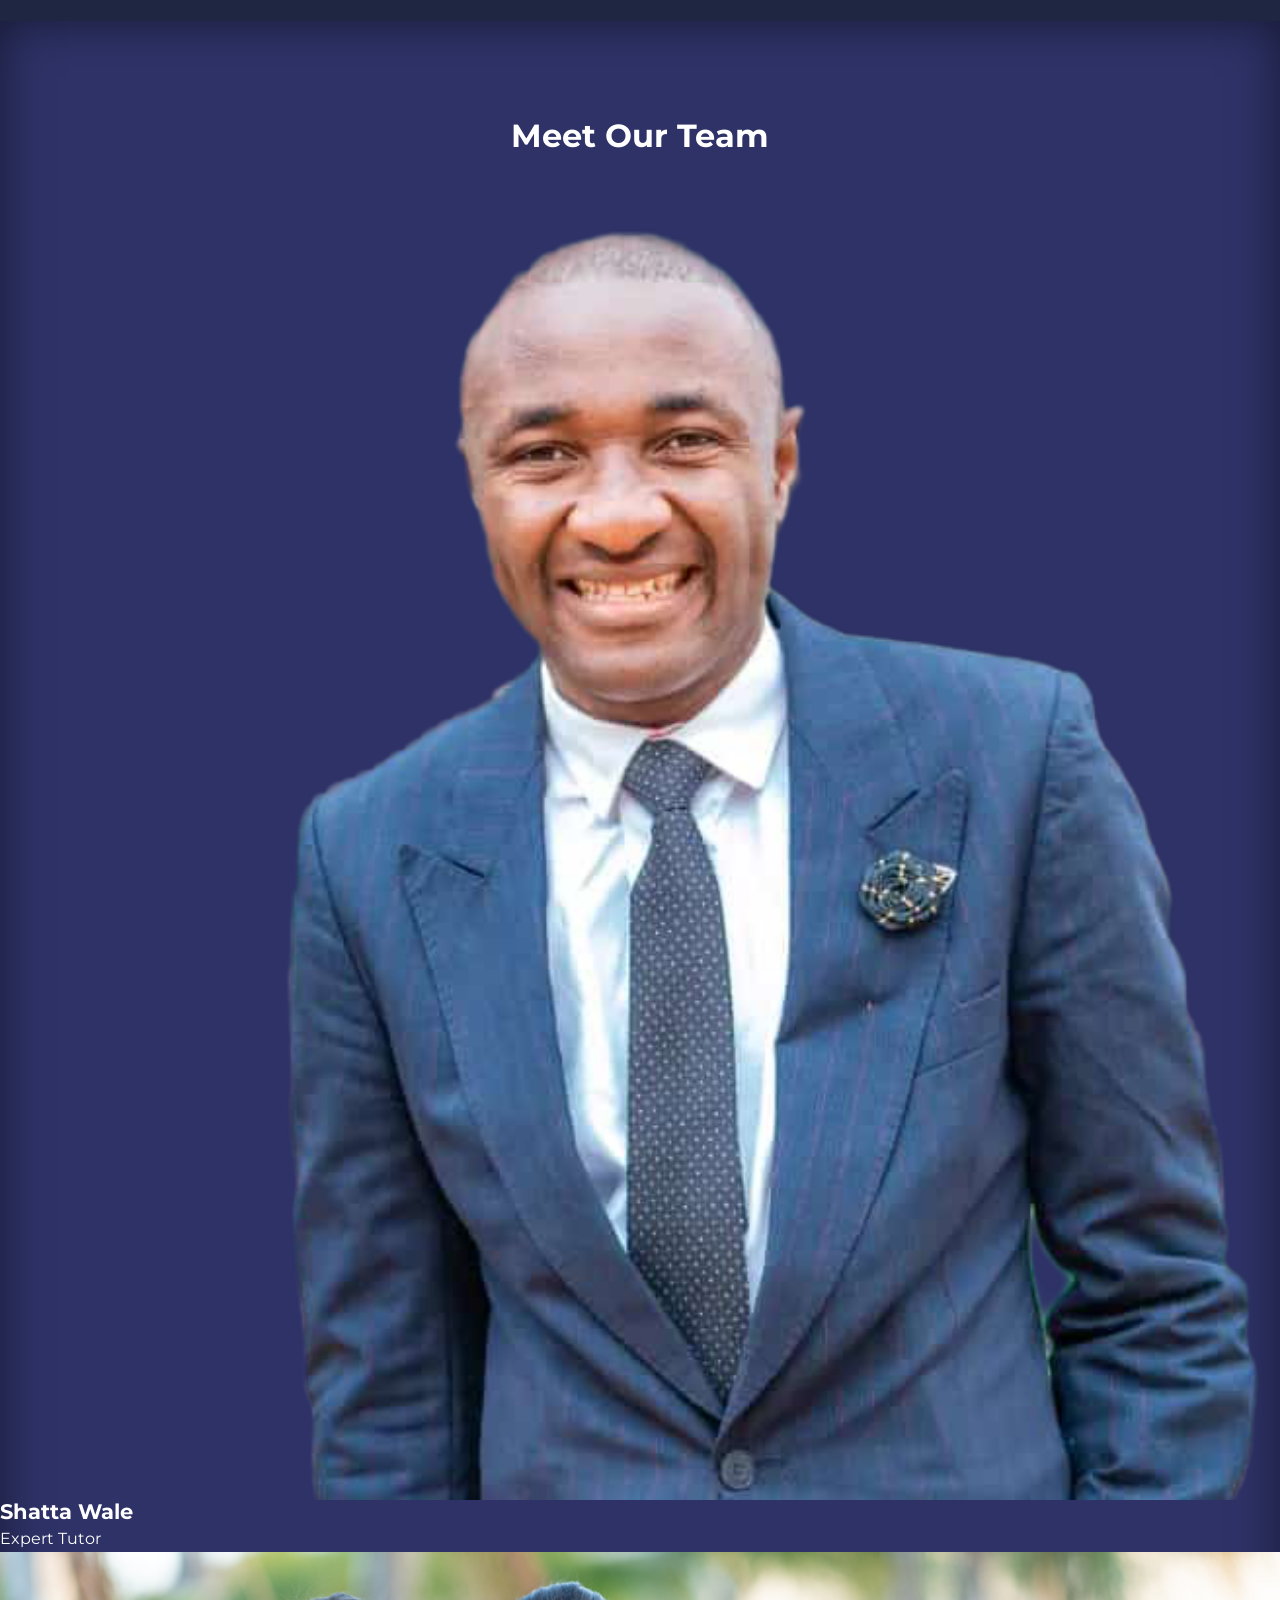
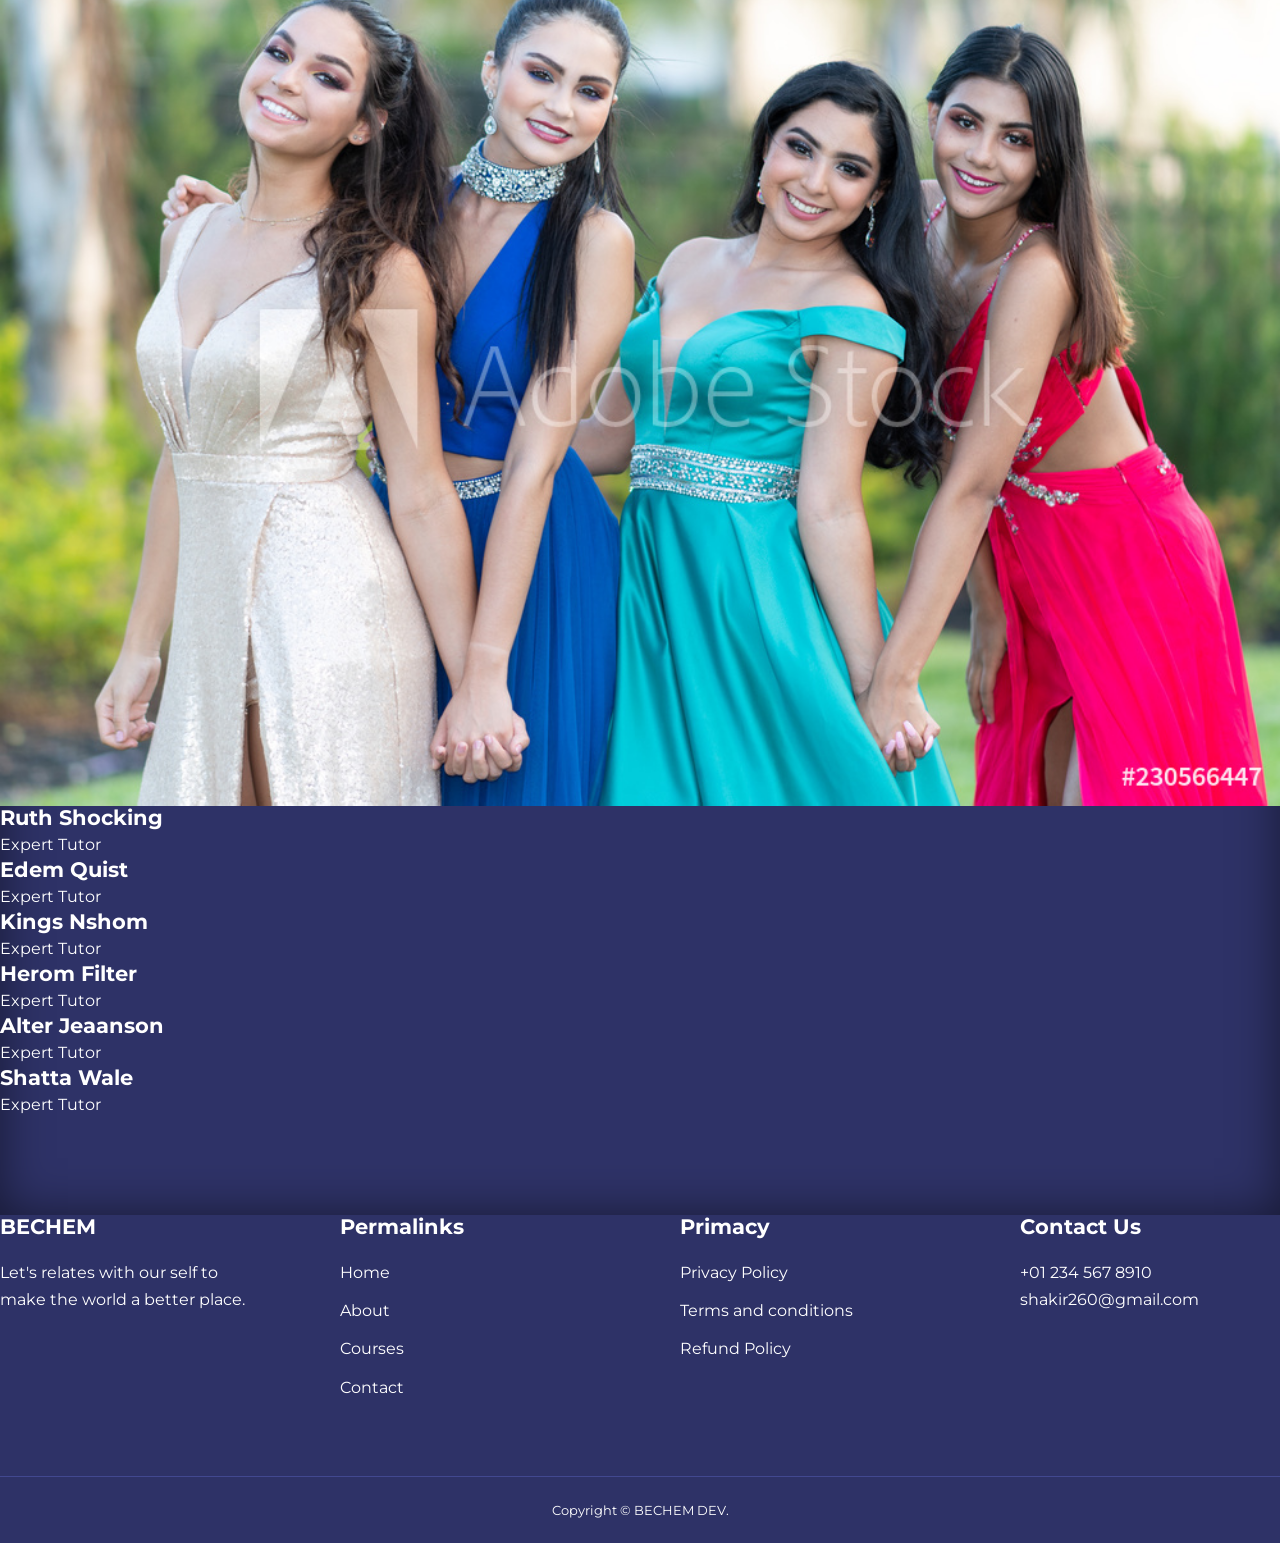
==== commit 32191c0e: "new header and navbar modified" ====
--- a/E-Learners/about.html
+++ b/E-Learners/about.html
@@ -15,8 +15,10 @@
 
     <link rel="preconnect" href="https://fonts.googleapis.com" />
     <link rel="preconnect" href="https://fonts.gstatic.com" crossorigin />
-    <link href="https://fonts.googleapis.com/css2?family=Montserrat:ital,wght@0,300;0,400;0,500;0,600;0,700;0,800;0,900;1,700;1,800;1,900&family=Mulish:wght@400;500;600;700;800&family=Nunito:ital,wght@0,200;0,300;0,400;0,500;0,600;0,700;0,800;1,200;1,300;1,600;1,800;1,900&display=swap"
-        rel="stylesheet" />
+    <link href="https://fonts.googleapis.com/css2?family=Montserrat:ital,
+    wght@0,300;0,400;0,500;0,600;0,700;0,800;0,900;1,700;1,800;1,900&family=Mulish:wght@400;
+    500;600;700;800&family=Nunito:ital,wght@0,200;0,300;0,400;0,500;0,600;0,700;0,800;1,200;1,300;1,600;1,
+    800;1,900&display=swap" rel="stylesheet" />
 </head>
 
 <body>
@@ -37,6 +39,25 @@
     </nav>
     <!-- ================ END OF NAVBAR ========================== -->
 
+    <header>
+        <div class="container header__container">
+            <div class="header__left">
+                <h1>Grow your skills to advance your carreer</h1>
+                <p>
+                    Hardwork is a product of on discourage consistency. Night and Day was created by God for us to add values in our lives. Time will fail me to mension all the sacrifices put in to see this result.
+                </p>
+                <a href="courses.html" class="btn btn-primary">Get Started</a>
+            </div>
+            <div class="header__right">
+                <div class="header__right-image">
+                    <img src="./images/home.jpg" alt="" />
+                </div>
+            </div>
+        </div>
+    </header>
+
+    <!-- =========================== END OF HEADER ========================= -->
+
     <section class="about__achievements">
         <div class="container about__achievements-container">
             <div class="about__achievements-left">
--- a/E-Learners/css/style.css
+++ b/E-Learners/css/style.css
@@ -106,7 +106,7 @@
 
 nav {
     background-color: transparent;
-    width: 100%;
+    width: 100vw;
     height: 5rem;
     position: fixed;
     top: 0;
@@ -114,12 +114,12 @@
 }
 
 
-/* change navbar style on scroll using javascript */
+/* change navbar style on scroll using javascript
 
 .window-scroll {
     background: var(--color-primary);
     box-shadow: 0 1rem 2rem rgba(0, 0, 0, 0.2);
-}
+} */
 
 .nav__container {
     height: 100%;
--- a/E-Learners/css/about.css
+++ b/E-Learners/css/about.css
@@ -52,4 +52,12 @@
 
 .achievement__card p {
     margin-top: 1rem;
+}
+
+
+/*-- ================= TEAM =================== --*/
+
+.team {
+    background: var(--color-bg1);
+    box-shadow: inset 0 0 3rem rgba(0, 0, 0, 0.5);
 }
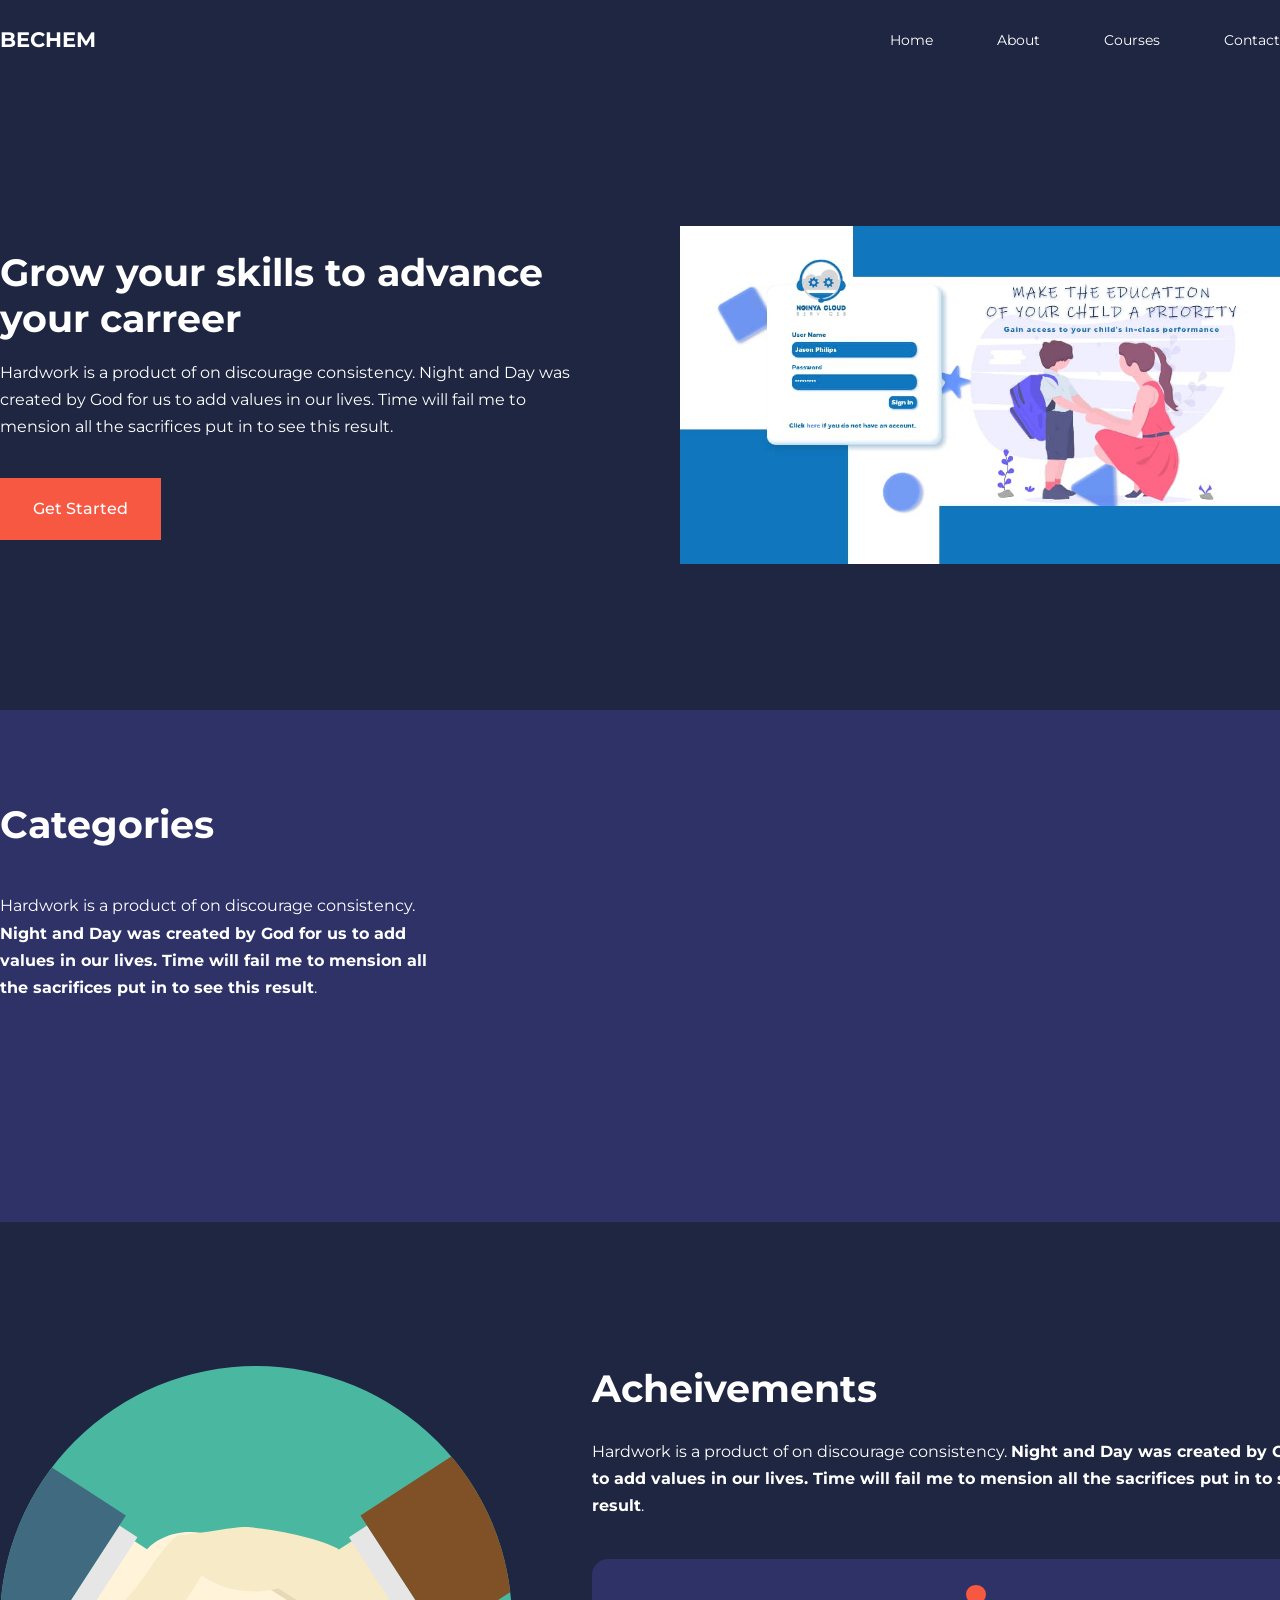
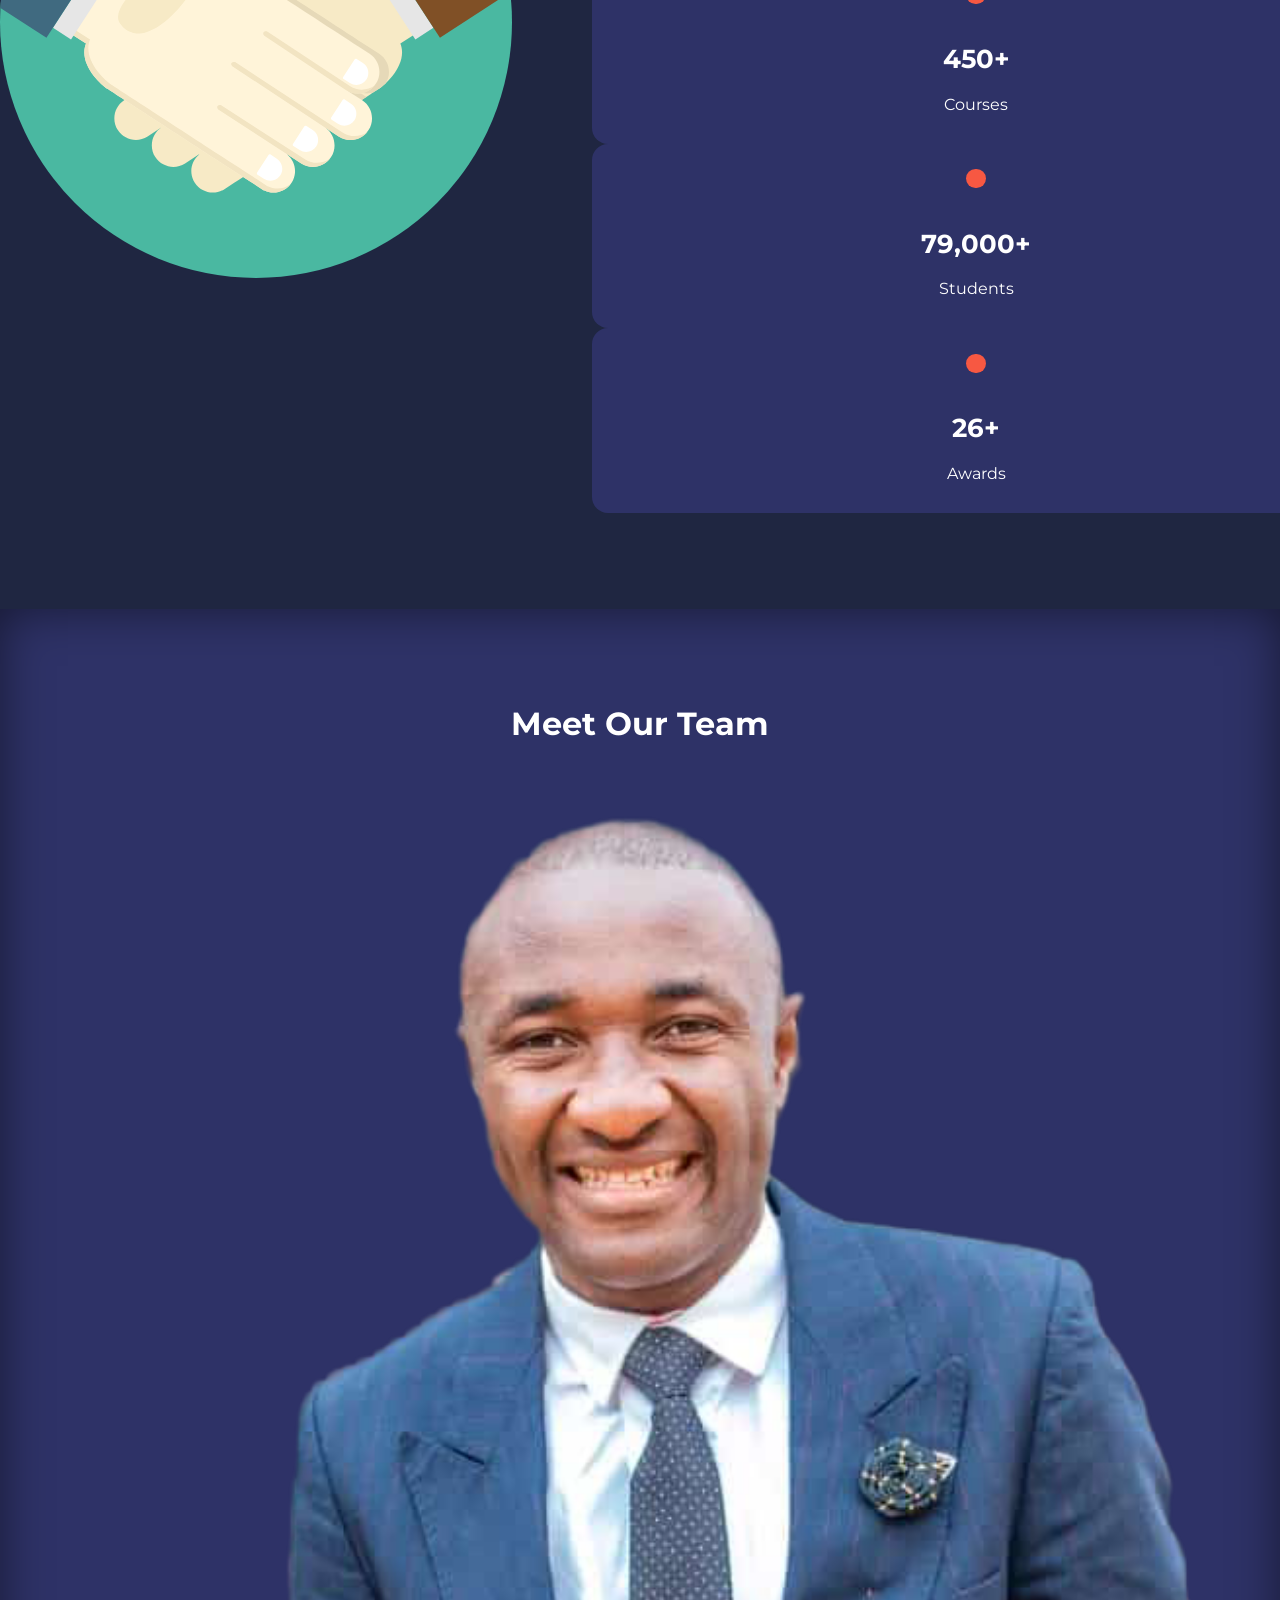
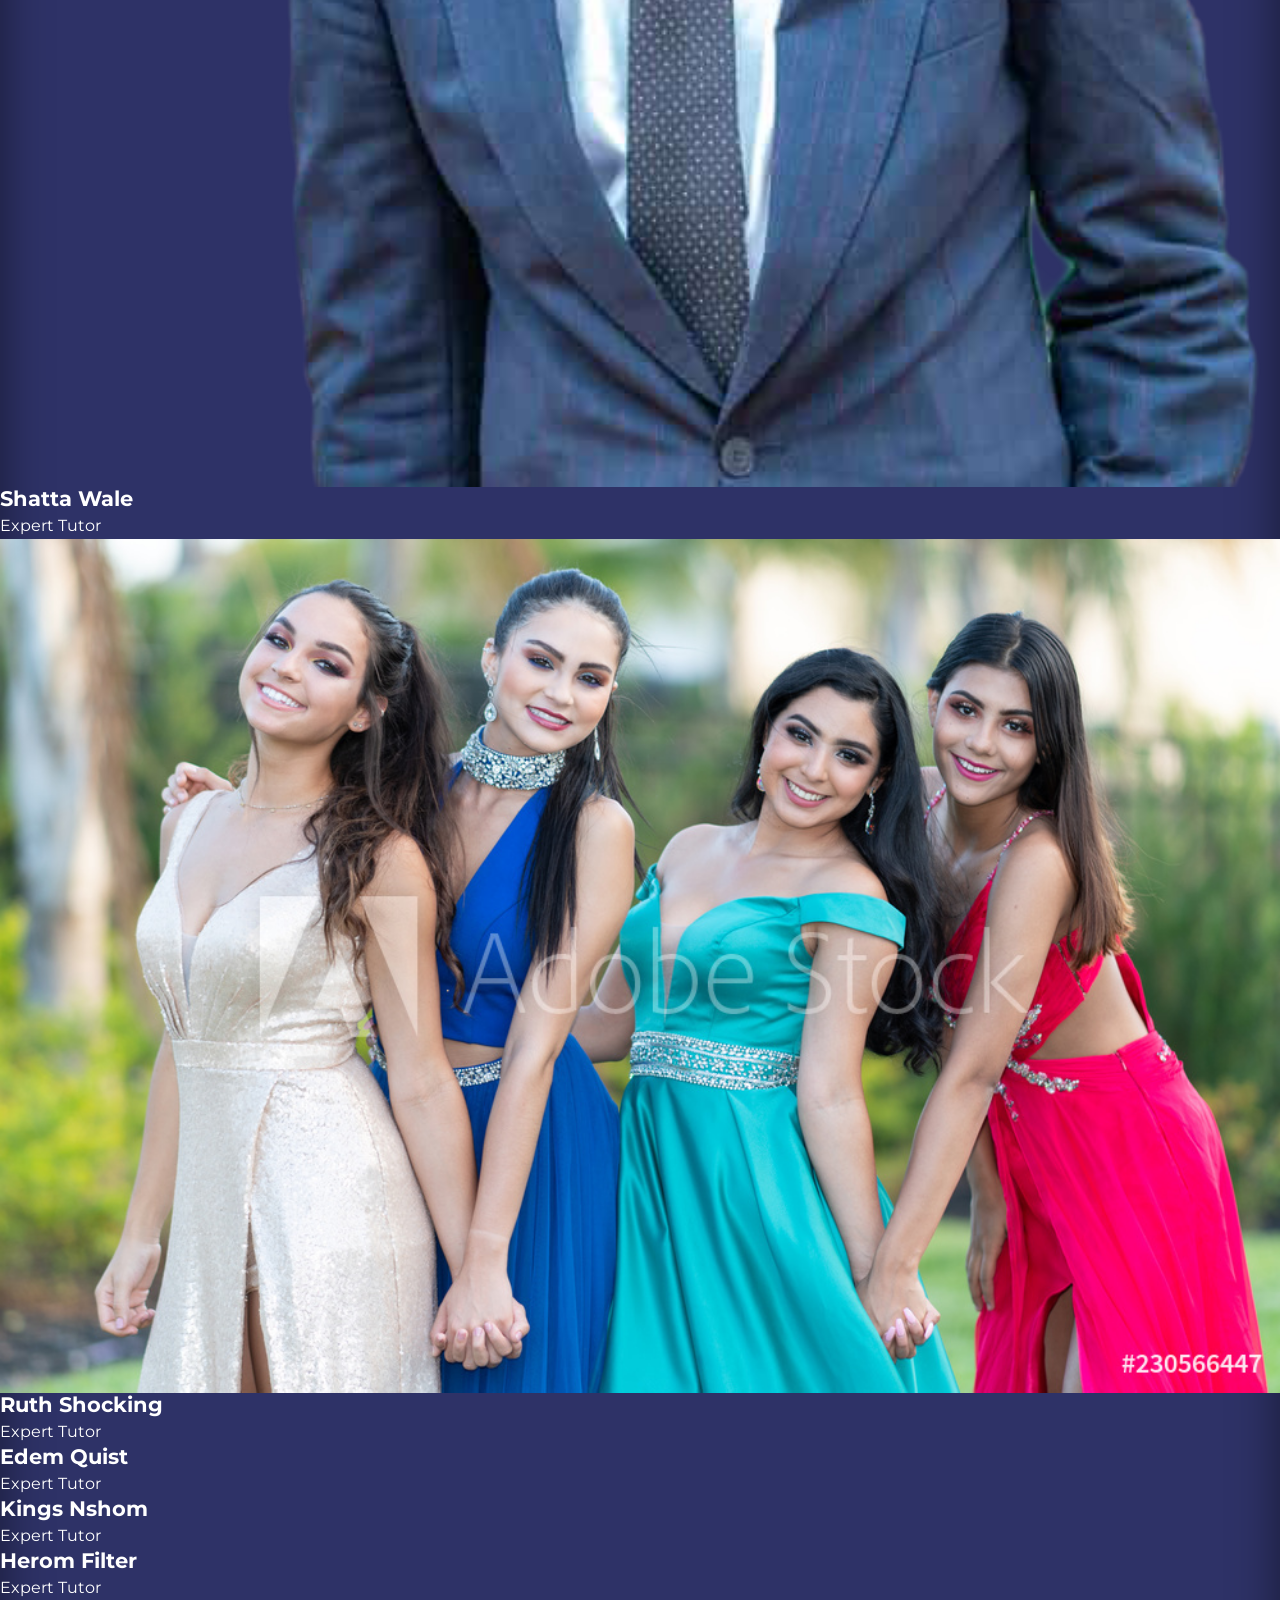
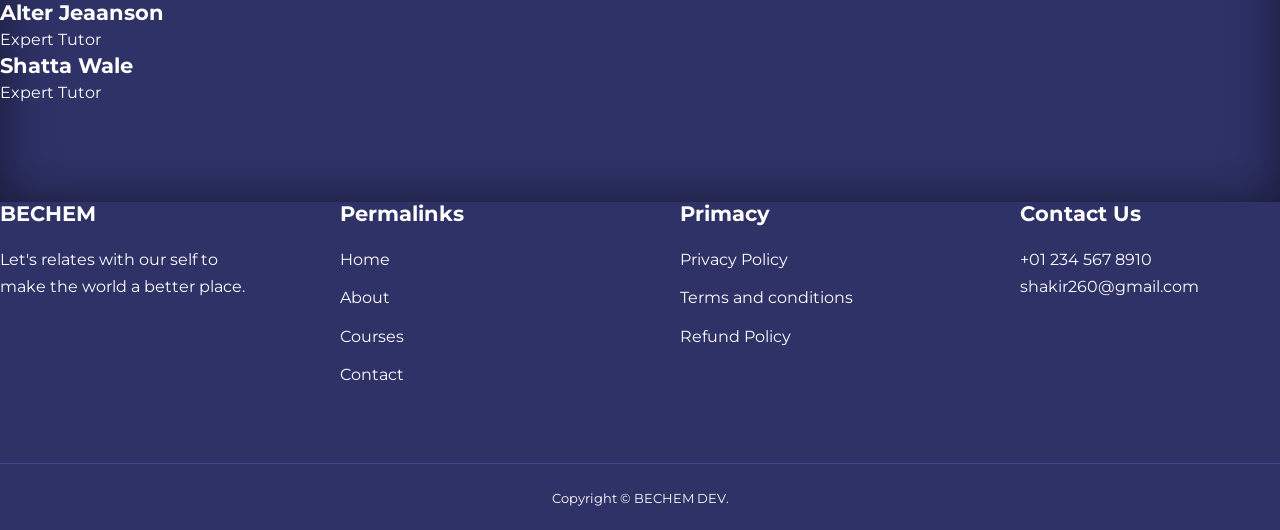
==== commit ab5a5570: "new header and navbar modified" ====
--- a/E-Learners/about.html
+++ b/E-Learners/about.html
@@ -39,6 +39,8 @@
     </nav>
     <!-- ================ END OF NAVBAR ========================== -->
 
+    <!-- ====================== HEADER=============================== -->
+
     <header>
         <div class="container header__container">
             <div class="header__left">
@@ -58,228 +60,269 @@
 
     <!-- =========================== END OF HEADER ========================= -->
 
+    <section class="categories">
+        <div class="container categories__container">
+            <div class="categories__left">
+                <h1>Categories</h1>
+                <p>
+                    Hardwork is a product of on discourage consistency.
+                    <b>Night and Day was created by God for us to add values in our
+              lives. Time will fail me to mension all the sacrifices put in to
+              see this result</b
+            >.
+          </p>
+        </div>
+        <div class="categories__right"></div>
+      </div>
+    </section>
+
     <section class="about__achievements">
-        <div class="container about__achievements-container">
-            <div class="about__achievements-left">
-                <img src="./images/about_achievements.svg" />
-            </div>
-            <div class="about__achievements-right">
-                <h1>Acheivements</h1>
-                <p>
-                    Hardwork is a product of on discourage consistency. Night and Day was created by God for us to add values in our lives. Time will fail me to mension all the sacrifices put in to see this result.
-                </p>
-                <div class="acheievements__cards">
-                    <article class="achievement__card">
-                        <span class="achievement__icon">
+      <div class="container about__achievements-container">
+        <div class="about__achievements-left">
+          <img src="./images/about_achievements.svg" />
+        </div>
+        <div class="about__achievements-right">
+          <h1>Acheivements</h1>
+          <p>
+            Hardwork is a product of on discourage consistency.
+            <b
+              >Night and Day was created by God for us to add values in our
+              lives. Time will fail me to mension all the sacrifices put in to
+              see this result</b
+            >.
+          </p>
+          <div class="acheievements__cards">
+            <article class="achievement__card">
+              <span class="achievement__icon">
                 <i class="uil uil-video"></i>
               </span>
-                        <h3>450+</h3>
-                        <p>Courses</p>
-                    </article>
-
-                    <article class="achievement__card">
-                        <span class="achievement__icon">
+              <h3>450+</h3>
+              <p>Courses</p>
+            </article>
+
+            <article class="achievement__card">
+              <span class="achievement__icon">
                 <i class="uil uil-users-alt"></i>
               </span>
-                        <h3>79,000+</h3>
-                        <p>Students</p>
-                    </article>
-
-                    <article class="achievement__card">
-                        <span class="achievement__icon">
+              <h3>79,000+</h3>
+              <p>Students</p>
+            </article>
+
+            <article class="achievement__card">
+              <span class="achievement__icon">
                 <i class="uil uil-trophy"></i>
               </span>
-                        <h3>26+</h3>
-                        <p>Awards</p>
-                    </article>
-                </div>
-            </div>
-        </div>
+              <h3>26+</h3>
+              <p>Awards</p>
+            </article>
+          </div>
+        </div>
+      </div>
     </section>
 
     <section class="team">
-        <h2>Meet Our Team</h2>
-        <div class="container team__container">
-            <article class="team__member">
-                <div class="team__member-image">
-                    <img src="./images/tm1.png" alt="" />
-                </div>
-                <div class="team__member-info">
-                    <h4>Shatta Wale</h4>
-                    <p>Expert Tutor</p>
-                </div>
-                <div class="team__member-socials">
-                    <a href="https://instagram.com" target="_blank"><i class="uil uil-instagram"></i
-            ></a>
-                    <a href="https://twitter.com" target="_blank"><i class="uil uil-twitter-alt"></i
-            ></a>
-                    <a href="https://linkedin.com" target="_blank"><i class="uil uil-linked-alt"></i
-            ></a>
-                </div>
-            </article>
-            <article class="team__member">
-                <div class="team__member-image">
-                    <img src="./images/tm2.jpeg" alt="" />
-                </div>
-                <div class="team__member-info">
-                    <h4>Ruth Shocking</h4>
-                    <p>Expert Tutor</p>
-                </div>
-                <div class="team__member-socials">
-                    <a href="https://instagram.com" target="_blank"><i class="uil uil-instagram"></i
-            ></a>
-                    <a href="https://twitter.com" target="_blank"><i class="uil uil-twitter-alt"></i
-            ></a>
-                    <a href="https://linkedin.com" target="_blank"><i class="uil uil-linked-alt"></i
-            ></a>
-                </div>
-            </article>
-            <article class="team__member">
-                <div class="team__member-image">
-                    <img src="./images/tm3.png" alt="" />
-                </div>
-                <div class="team__member-info">
-                    <h4>Edem Quist</h4>
-                    <p>Expert Tutor</p>
-                </div>
-                <div class="team__member-socials">
-                    <a href="https://instagram.com" target="_blank"><i class="uil uil-instagram"></i
-            ></a>
-                    <a href="https://twitter.com" target="_blank"><i class="uil uil-twitter-alt"></i
-            ></a>
-                    <a href="https://linkedin.com" target="_blank"><i class="uil uil-linked-alt"></i
-            ></a>
-                </div>
-            </article>
-            <article class="team__member">
-                <div class="team__member-image">
-                    <img src="./images/tm4.png" alt="" />
-                </div>
-                <div class="team__member-info">
-                    <h4>Kings Nshom</h4>
-                    <p>Expert Tutor</p>
-                </div>
-                <div class="team__member-socials">
-                    <a href="https://instagram.com" target="_blank"><i class="uil uil-instagram"></i
-            ></a>
-                    <a href="https://twitter.com" target="_blank"><i class="uil uil-twitter-alt"></i
-            ></a>
-                    <a href="https://linkedin.com" target="_blank"><i class="uil uil-linked-alt"></i
-            ></a>
-                </div>
-            </article>
-            <article class="team__member">
-                <div class="team__member-image">
-                    <img src="./images/tm5.png" alt="" />
-                </div>
-                <div class="team__member-info">
-                    <h4>Herom Filter</h4>
-                    <p>Expert Tutor</p>
-                </div>
-                <div class="team__member-socials">
-                    <a href="https://instagram.com" target="_blank"><i class="uil uil-instagram"></i
-            ></a>
-                    <a href="https://twitter.com" target="_blank"><i class="uil uil-twitter-alt"></i
-            ></a>
-                    <a href="https://linkedin.com" target="_blank"><i class="uil uil-linked-alt"></i
-            ></a>
-                </div>
-            </article>
-            <article class="team__member">
-                <div class="team__member-image">
-                    <img src="./images/tm6.png" alt="" />
-                </div>
-                <div class="team__member-info">
-                    <h4>Alter Jeaanson</h4>
-                    <p>Expert Tutor</p>
-                </div>
-                <div class="team__member-socials">
-                    <a href="https://instagram.com" target="_blank"><i class="uil uil-instagram"></i
-            ></a>
-                    <a href="https://twitter.com" target="_blank"><i class="uil uil-twitter-alt"></i
-            ></a>
-                    <a href="https://linkedin.com" target="_blank"><i class="uil uil-linked-alt"></i
-            ></a>
-                </div>
-            </article>
-            <article class="team__member">
-                <div class="team__member-image">
-                    <img src="./images/tm7.png" alt="" />
-                </div>
-                <div class="team__member-info">
-                    <h4>Shatta Wale</h4>
-                    <p>Expert Tutor</p>
-                </div>
-                <div class="team__member-socials">
-                    <a href="https://instagram.com" target="_blank"><i class="uil uil-instagram"></i
-            ></a>
-                    <a href="https://twitter.com" target="_blank"><i class="uil uil-twitter-alt"></i
-            ></a>
-                    <a href="https://linkedin.com" target="_blank"><i class="uil uil-linked-alt"></i
-            ></a>
-                </div>
-            </article>
-        </div>
+      <h2>Meet Our Team</h2>
+      <div class="container team__container">
+        <article class="team__member">
+          <div class="team__member-image">
+            <img src="./images/tm1.png" alt="" />
+          </div>
+          <div class="team__member-info">
+            <h4>Shatta Wale</h4>
+            <p>Expert Tutor</p>
+          </div>
+          <div class="team__member-socials">
+            <a href="https://instagram.com" target="_blank"
+              ><i class="uil uil-instagram"></i
+            ></a>
+            <a href="https://twitter.com" target="_blank"
+              ><i class="uil uil-twitter-alt"></i
+            ></a>
+            <a href="https://linkedin.com" target="_blank"
+              ><i class="uil uil-linked-alt"></i
+            ></a>
+          </div>
+        </article>
+        <article class="team__member">
+          <div class="team__member-image">
+            <img src="./images/tm2.jpeg" alt="" />
+          </div>
+          <div class="team__member-info">
+            <h4>Ruth Shocking</h4>
+            <p>Expert Tutor</p>
+          </div>
+          <div class="team__member-socials">
+            <a href="https://instagram.com" target="_blank"
+              ><i class="uil uil-instagram"></i
+            ></a>
+            <a href="https://twitter.com" target="_blank"
+              ><i class="uil uil-twitter-alt"></i
+            ></a>
+            <a href="https://linkedin.com" target="_blank"
+              ><i class="uil uil-linked-alt"></i
+            ></a>
+          </div>
+        </article>
+        <article class="team__member">
+          <div class="team__member-image">
+            <img src="./images/tm3.png" alt="" />
+          </div>
+          <div class="team__member-info">
+            <h4>Edem Quist</h4>
+            <p>Expert Tutor</p>
+          </div>
+          <div class="team__member-socials">
+            <a href="https://instagram.com" target="_blank"
+              ><i class="uil uil-instagram"></i
+            ></a>
+            <a href="https://twitter.com" target="_blank"
+              ><i class="uil uil-twitter-alt"></i
+            ></a>
+            <a href="https://linkedin.com" target="_blank"
+              ><i class="uil uil-linked-alt"></i
+            ></a>
+          </div>
+        </article>
+        <article class="team__member">
+          <div class="team__member-image">
+            <img src="./images/tm4.png" alt="" />
+          </div>
+          <div class="team__member-info">
+            <h4>Kings Nshom</h4>
+            <p>Expert Tutor</p>
+          </div>
+          <div class="team__member-socials">
+            <a href="https://instagram.com" target="_blank"
+              ><i class="uil uil-instagram"></i
+            ></a>
+            <a href="https://twitter.com" target="_blank"
+              ><i class="uil uil-twitter-alt"></i
+            ></a>
+            <a href="https://linkedin.com" target="_blank"
+              ><i class="uil uil-linked-alt"></i
+            ></a>
+          </div>
+        </article>
+        <article class="team__member">
+          <div class="team__member-image">
+            <img src="./images/tm5.png" alt="" />
+          </div>
+          <div class="team__member-info">
+            <h4>Herom Filter</h4>
+            <p>Expert Tutor</p>
+          </div>
+          <div class="team__member-socials">
+            <a href="https://instagram.com" target="_blank"
+              ><i class="uil uil-instagram"></i
+            ></a>
+            <a href="https://twitter.com" target="_blank"
+              ><i class="uil uil-twitter-alt"></i
+            ></a>
+            <a href="https://linkedin.com" target="_blank"
+              ><i class="uil uil-linked-alt"></i
+            ></a>
+          </div>
+        </article>
+        <article class="team__member">
+          <div class="team__member-image">
+            <img src="./images/tm6.png" alt="" />
+          </div>
+          <div class="team__member-info">
+            <h4>Alter Jeaanson</h4>
+            <p>Expert Tutor</p>
+          </div>
+          <div class="team__member-socials">
+            <a href="https://instagram.com" target="_blank"
+              ><i class="uil uil-instagram"></i
+            ></a>
+            <a href="https://twitter.com" target="_blank"
+              ><i class="uil uil-twitter-alt"></i
+            ></a>
+            <a href="https://linkedin.com" target="_blank"
+              ><i class="uil uil-linked-alt"></i
+            ></a>
+          </div>
+        </article>
+        <article class="team__member">
+          <div class="team__member-image">
+            <img src="./images/tm7.png" alt="" />
+          </div>
+          <div class="team__member-info">
+            <h4>Shatta Wale</h4>
+            <p>Expert Tutor</p>
+          </div>
+          <div class="team__member-socials">
+            <a href="https://instagram.com" target="_blank"
+              ><i class="uil uil-instagram"></i
+            ></a>
+            <a href="https://twitter.com" target="_blank"
+              ><i class="uil uil-twitter-alt"></i
+            ></a>
+            <a href="https://linkedin.com" target="_blank"
+              ><i class="uil uil-linked-alt"></i
+            ></a>
+          </div>
+        </article>
+      </div>
     </section>
     <!-- ================= END OF TEAM =================== -->
 
     <!-- ================= FOOTER =================== -->
 
     <footer>
-        <div class="container footer__container">
-            <div class="footer__1">
-                <a href="index.html" class="footer__logo">
-                    <h4>BECHEM</h4>
-                </a>
-                <p>Let's relates with our self to make the world a better place.</p>
-            </div>
-
-            <div class="footer__2">
-                <h4>Permalinks</h4>
-                <ul class="permalinks">
-                    <li><a href="index.html">Home</a></li>
-                    <li><a href="about.html">About</a></li>
-                    <li><a href="courses.html">Courses</a></li>
-                    <li><a href="contact.html">Contact</a></li>
-                </ul>
-            </div>
-            <div class="footer__3">
-                <h4>Primacy</h4>
-                <ul class="privacy">
-                    <li><a href="#">Privacy Policy</a></li>
-                    <li><a href="#">Terms and conditions</a></li>
-                    <li><a href="#">Refund Policy</a></li>
-                </ul>
-            </div>
-            <div class="footer__4">
-                <h4>Contact Us</h4>
-                <div class="privacy">
-                    <p>+01 234 567 8910</p>
-                    <p>shakir260@gmail.com</p>
-                </div>
-                <ul class="footer__socials">
-                    <li>
-                        <a href="#"><i class="uil uil-facebook-f"></i></a>
-                    </li>
-                    <li>
-                        <a href="#"><i class="uil uil-instagram-alt"></i></a>
-                    </li>
-                    <li>
-                        <a href="#"><i class="uil uil-twitter"></i></a>
-                    </li>
-                    <li>
-                        <a href="#"><i class="uil uil-linkedin-alt"></i></a>
-                    </li>
-                </ul>
-            </div>
-        </div>
-        <div class="footer__copyright">
-            <small>Copyright &copy; BECHEM DEV.</small>
-        </div>
+      <div class="container footer__container">
+        <div class="footer__1">
+          <a href="index.html" class="footer__logo">
+            <h4>BECHEM</h4>
+          </a>
+          <p>Let's relates with our self to make the world a better place.</p>
+        </div>
+
+        <div class="footer__2">
+          <h4>Permalinks</h4>
+          <ul class="permalinks">
+            <li><a href="index.html">Home</a></li>
+            <li><a href="about.html">About</a></li>
+            <li><a href="courses.html">Courses</a></li>
+            <li><a href="contact.html">Contact</a></li>
+          </ul>
+        </div>
+        <div class="footer__3">
+          <h4>Primacy</h4>
+          <ul class="privacy">
+            <li><a href="#">Privacy Policy</a></li>
+            <li><a href="#">Terms and conditions</a></li>
+            <li><a href="#">Refund Policy</a></li>
+          </ul>
+        </div>
+        <div class="footer__4">
+          <h4>Contact Us</h4>
+          <div class="privacy">
+            <p>+01 234 567 8910</p>
+            <p>shakir260@gmail.com</p>
+          </div>
+          <ul class="footer__socials">
+            <li>
+              <a href="#"><i class="uil uil-facebook-f"></i></a>
+            </li>
+            <li>
+              <a href="#"><i class="uil uil-instagram-alt"></i></a>
+            </li>
+            <li>
+              <a href="#"><i class="uil uil-twitter"></i></a>
+            </li>
+            <li>
+              <a href="#"><i class="uil uil-linkedin-alt"></i></a>
+            </li>
+          </ul>
+        </div>
+      </div>
+      <div class="footer__copyright">
+        <small>Copyright &copy; BECHEM DEV.</small>
+      </div>
     </footer>
     <!-- ================= END OF FOOTER =================== -->
 
     <script src="./main.js"></script>
-</body>
-
+  </body>
 </html>
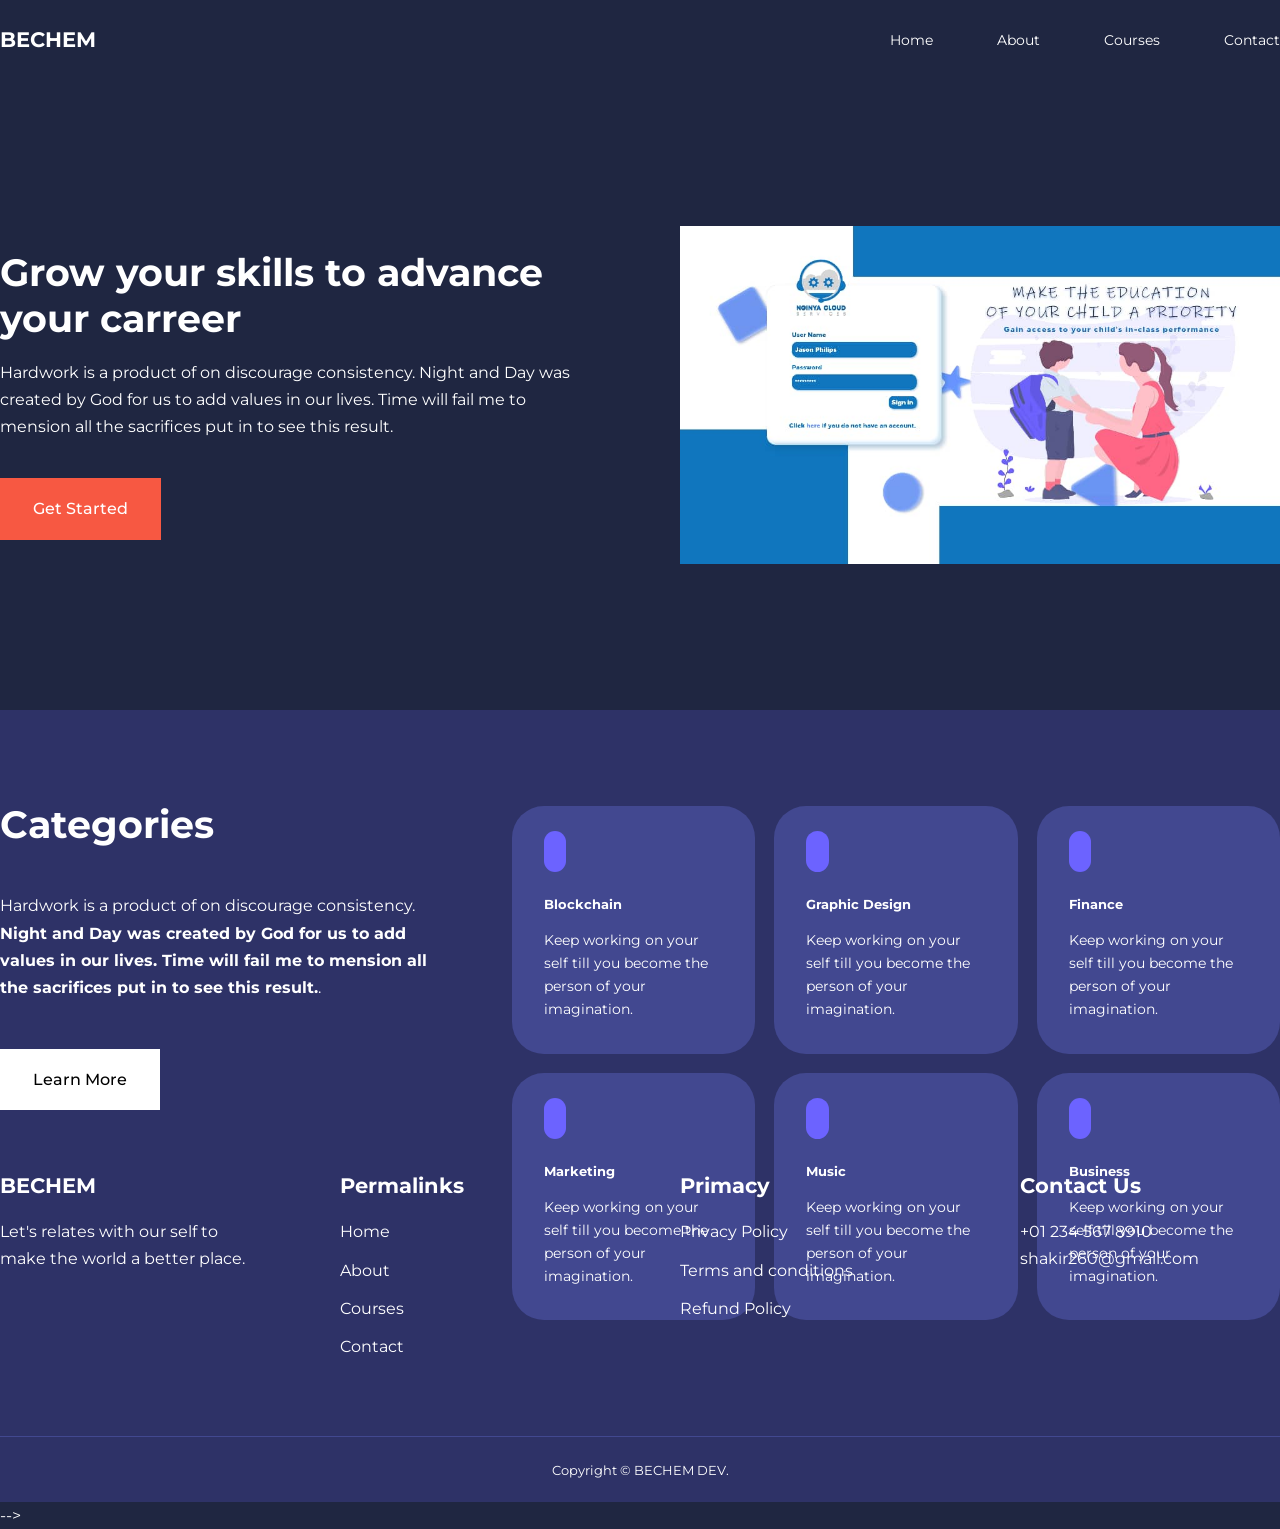
==== commit aaccee93: "categories modules finish" ====
--- a/E-Learners/about.html
+++ b/E-Learners/about.html
@@ -58,7 +58,9 @@
         </div>
     </header>
 
-    <!-- =========================== END OF HEADER ========================= -->
+    <!-- =========================== END OF HEADER ================================ -->
+
+    <!-- ======================= CATEGORIES ======================================= -->
 
     <section class="categories">
         <div class="container categories__container">
@@ -68,14 +70,78 @@
                     Hardwork is a product of on discourage consistency.
                     <b>Night and Day was created by God for us to add values in our
               lives. Time will fail me to mension all the sacrifices put in to
-              see this result</b
+              see this result.</b
             >.
           </p>
-        </div>
-        <div class="categories__right"></div>
+          <a href="#" class="btn">Learn More</a>
+        </div>
+        <div class="categories__right">
+          <article class="category">
+            <span class="category__icon"
+              ><i class="uil uil-bitcoin-circle"></i
+            ></span>
+            <h5>Blockchain</h5>
+            <p>
+              Keep working on your self till you become the person of your
+              imagination.
+            </p>
+          </article>
+
+          <article class="category">
+            <span class="category__icon"><i class="uil uil-palette"></i></span>
+            <h5>Graphic Design</h5>
+            <p>
+              Keep working on your self till you become the person of your
+              imagination.
+            </p>
+          </article>
+
+          <article class="category">
+            <span class="category__icon"
+              ><i class="uil uil-usd-circle"></i
+            ></span>
+            <h5>Finance</h5>
+            <p>
+              Keep working on your self till you become the person of your
+              imagination.
+            </p>
+          </article>
+
+          <article class="category">
+            <span class="category__icon"
+              ><i class="uil uil-megaphone"></i
+            ></span>
+            <h5>Marketing</h5>
+            <p>
+              Keep working on your self till you become the person of your
+              imagination.
+            </p>
+          </article>
+
+          <article class="category">
+            <span class="category__icon"><i class="uil uil-music"></i></span>
+            <h5>Music</h5>
+            <p>
+              Keep working on your self till you become the person of your
+              imagination.
+            </p>
+          </article>
+
+          <article class="category">
+            <span class="category__icon"
+              ><i class="uil uil-puzzle-piece"></i
+            ></span>
+            <h5>Business</h5>
+            <p>
+              Keep working on your self till you become the person of your
+              imagination.
+            </p>
+          </article>
+        </div>
       </div>
     </section>
-
+    <!-- ======================= END OF CATEGORIES ======================================= -->
+    <!-- 
     <section class="about__achievements">
       <div class="container about__achievements-container">
         <div class="about__achievements-left">
@@ -321,6 +387,7 @@
         <small>Copyright &copy; BECHEM DEV.</small>
       </div>
     </footer>
+    -->
     <!-- ================= END OF FOOTER =================== -->
 
     <script src="./main.js"></script>
--- a/E-Learners/css/style.css
+++ b/E-Learners/css/style.css
@@ -175,7 +175,7 @@
 
 .categories {
     background: var(--color-bg1);
-    height: 32rem;
+    height: 29rem;
 }
 
 .categories h1 {
@@ -186,7 +186,6 @@
 .categories__container {
     display: grid;
     grid-template-columns: 40% 60%;
-    /* gap: 4rem; */
 }
 
 .categories__left {
@@ -215,19 +214,19 @@
     z-index: 1;
 }
 
-.category:nth-child(2) .category__icon {
+.catergory:nth-child(2) .category__icon {
     background: var(--color-danger);
 }
 
-.category:nth-child(3) .category__icon {
+.catergory:nth-child(3) .category__icon {
     background: var(--color-success);
 }
 
-.category:nth-child(4) .category__icon {
+.catergory:nth-child(4) .category__icon {
     background: var(--color-warning);
 }
 
-.category:nth-child(5) .category__icon {
+.catergory:nth-child(5) .category__icon {
     background: var(--color-success);
 }
 
@@ -244,6 +243,39 @@
 .category p {
     font-size: 0.85rem;
 }
+
+
+/* 
+
+.category:nth-child(2) .category__icon {
+    background: var(--color-danger);
+}
+
+.category:nth-child(3) .category__icon {
+    background: var(--color-success);
+}
+
+.category:nth-child(4) .category__icon {
+    background: var(--color-warning);
+}
+
+.category:nth-child(5) .category__icon {
+    background: var(--color-success);
+}
+
+.category__icon {
+    background: var(--color-primary);
+    padding: 0.7rem;
+    border-radius: 0.9rem;
+}
+
+.category h5 {
+    margin: 2rem 0 1rem;
+}
+
+.category p {
+    font-size: 0.85rem;
+} */
 
 
 /*-- ================= POPULAR COURSES =================== --*/
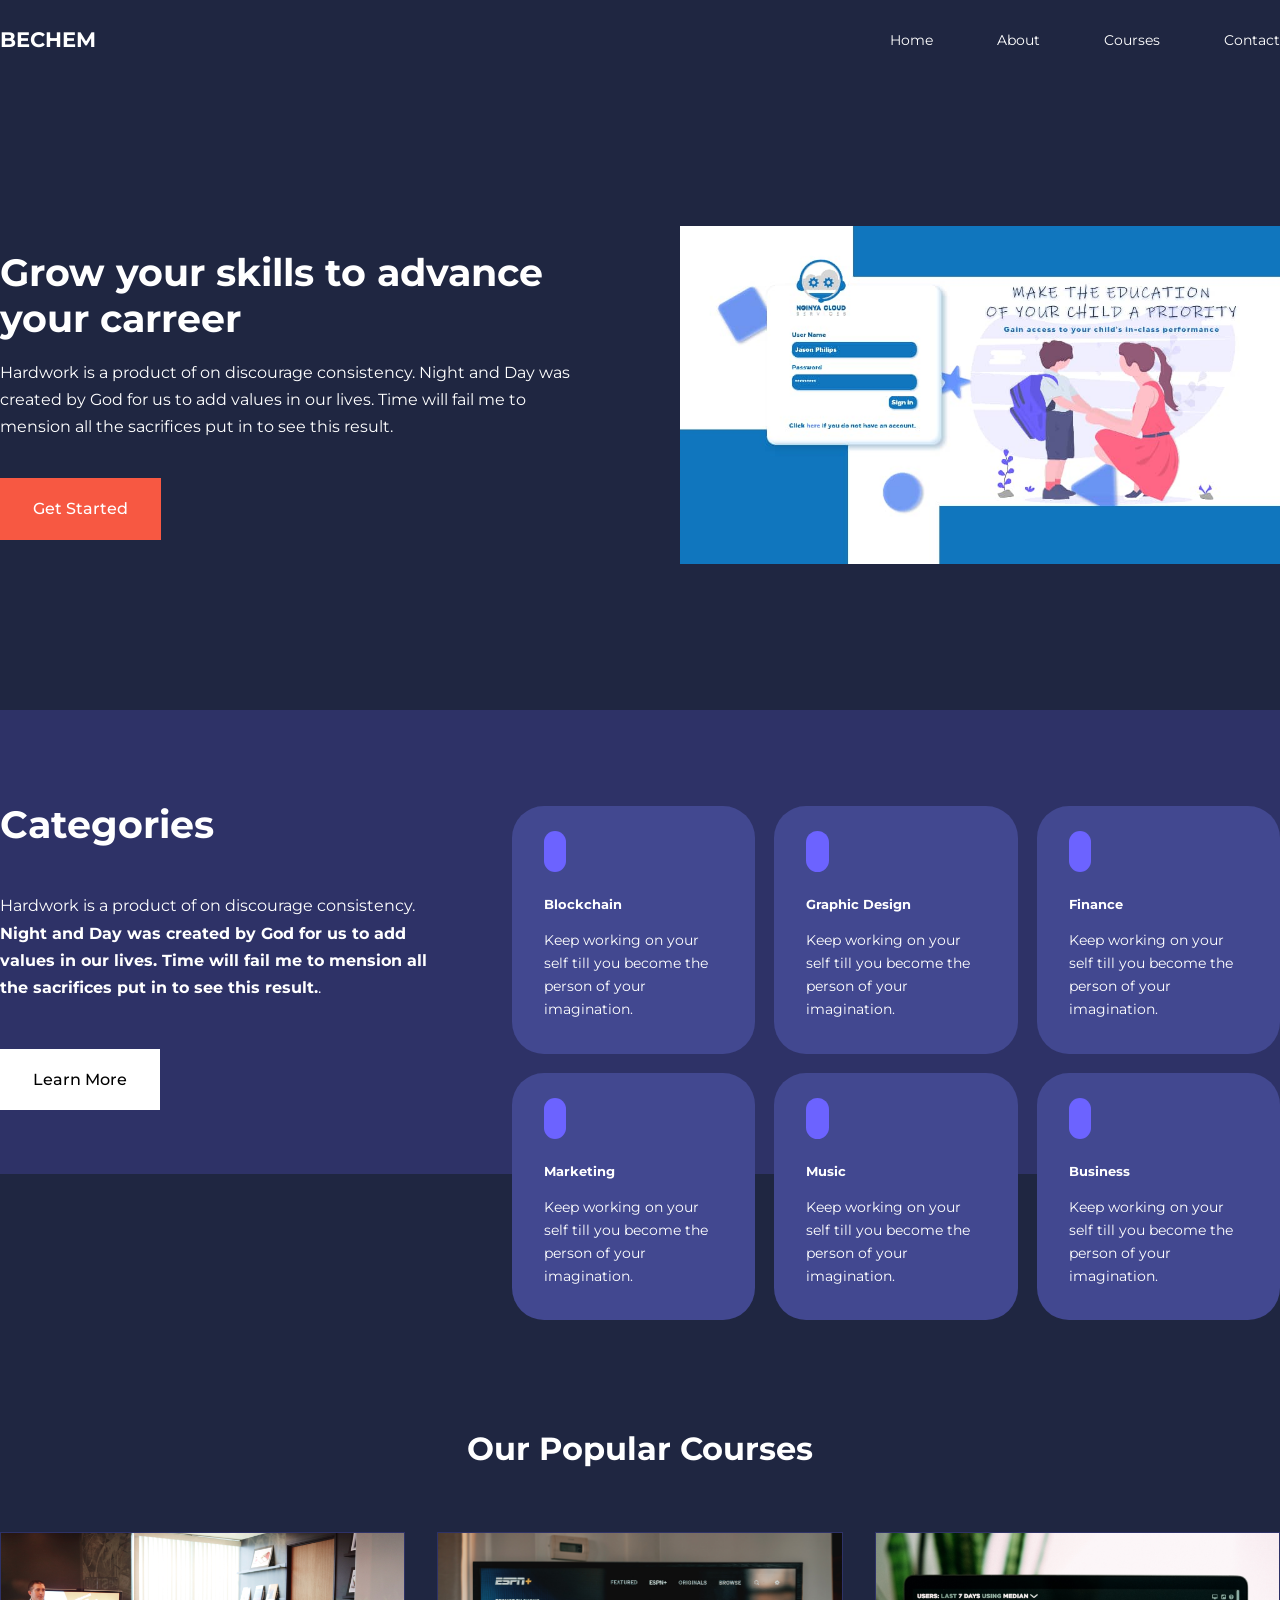
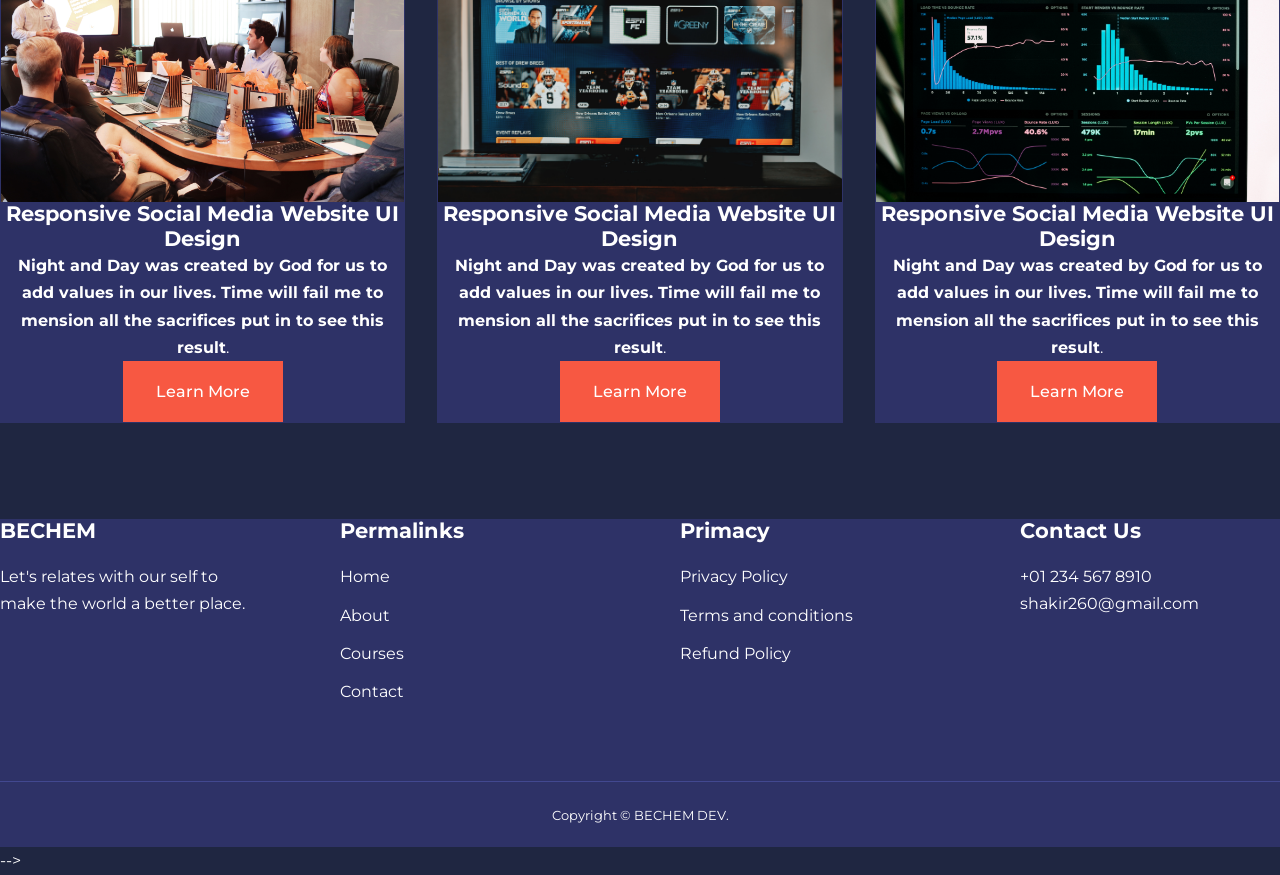
==== commit 53544bcd: "categories make up finish" ====
--- a/E-Learners/about.html
+++ b/E-Learners/about.html
@@ -141,6 +141,57 @@
       </div>
     </section>
     <!-- ======================= END OF CATEGORIES ======================================= -->
+
+    <section class="courses">
+      <h2>Our Popular Courses</h2>
+      <div class="container courses__container">
+        <article class="course">
+          <div class="course__image">
+            <img src="./images/course1.jpg" />
+          </div>
+          <h4>Responsive Social Media Website UI Design</h4>
+          <p>
+            <b
+              >Night and Day was created by God for us to add values in our
+              lives. Time will fail me to mension all the sacrifices put in to
+              see this result</b
+            >.
+          </p>
+          <a href="courses.html" class="btn btn-primary">Learn More</a>
+        </article>
+
+        <article class="course">
+          <div class="course__image">
+            <img src="./images/course2.jpg" />
+          </div>
+          <h4>Responsive Social Media Website UI Design</h4>
+          <p>
+            <b
+              >Night and Day was created by God for us to add values in our
+              lives. Time will fail me to mension all the sacrifices put in to
+              see this result</b
+            >.
+          </p>
+          <a href="courses.html" class="btn btn-primary">Learn More</a>
+        </article>
+
+        <article class="course">
+          <div class="course__image">
+            <img src="./images/course3.jpg" />
+          </div>
+          <h4>Responsive Social Media Website UI Design</h4>
+          <p>
+            <b
+              >Night and Day was created by God for us to add values in our
+              lives. Time will fail me to mension all the sacrifices put in to
+              see this result</b
+            >.
+          </p>
+          <a href="courses.html" class="btn btn-primary">Learn More</a>
+        </article>
+      </div>
+    </section>
+
     <!-- 
     <section class="about__achievements">
       <div class="container about__achievements-container">
--- a/E-Learners/css/style.css
+++ b/E-Learners/css/style.css
@@ -114,12 +114,12 @@
 }
 
 
-/* change navbar style on scroll using javascript
+/*change navbar style on scroll using javascript */
 
 .window-scroll {
     background: var(--color-primary);
     box-shadow: 0 1rem 2rem rgba(0, 0, 0, 0.2);
-} */
+}
 
 .nav__container {
     height: 100%;
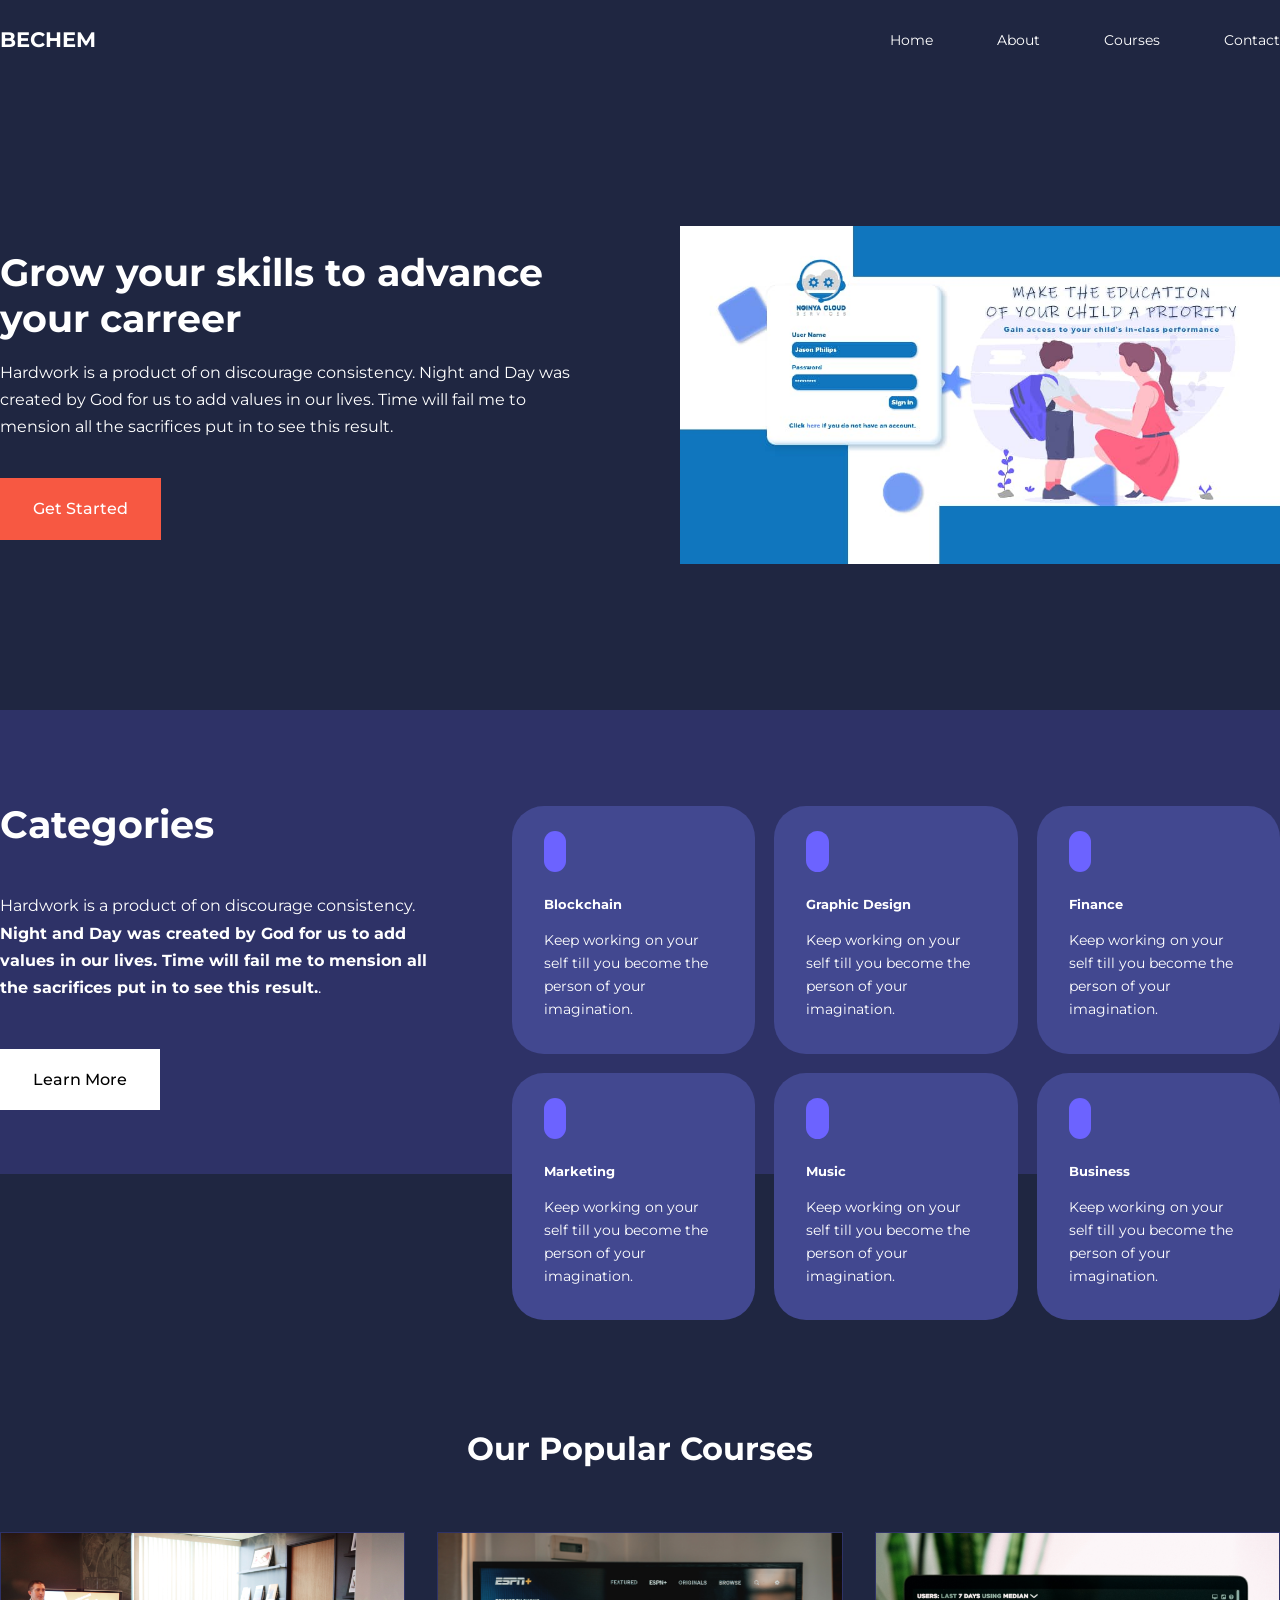
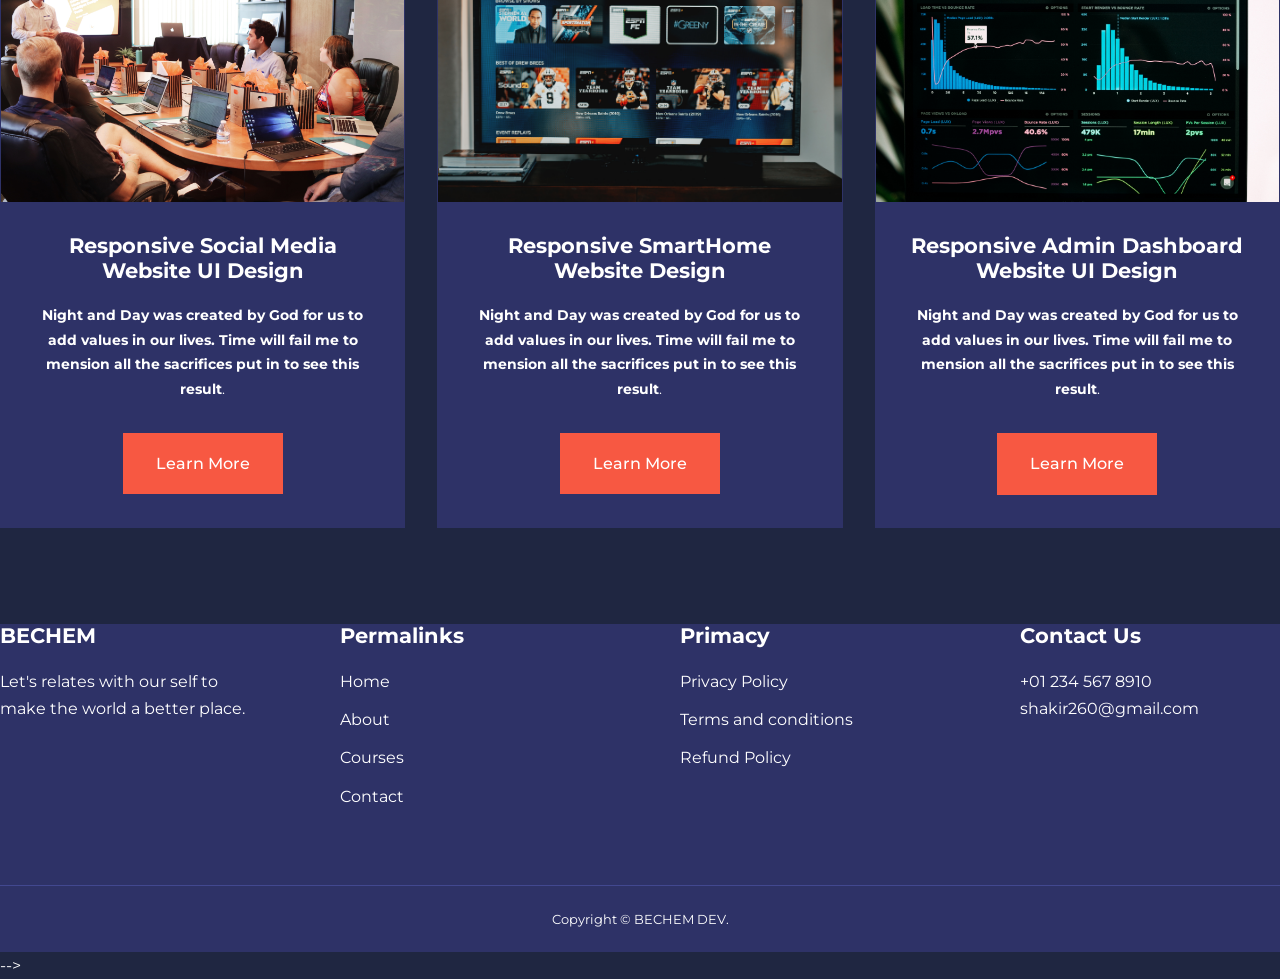
==== commit 5342198b: "categories make up finish" ====
--- a/E-Learners/about.html
+++ b/E-Learners/about.html
@@ -142,6 +142,7 @@
     </section>
     <!-- ======================= END OF CATEGORIES ======================================= -->
 
+    <!-- =======================  COURSES ======================================= -->
     <section class="courses">
       <h2>Our Popular Courses</h2>
       <div class="container courses__container">
@@ -149,48 +150,55 @@
           <div class="course__image">
             <img src="./images/course1.jpg" />
           </div>
-          <h4>Responsive Social Media Website UI Design</h4>
-          <p>
-            <b
-              >Night and Day was created by God for us to add values in our
-              lives. Time will fail me to mension all the sacrifices put in to
-              see this result</b
-            >.
-          </p>
-          <a href="courses.html" class="btn btn-primary">Learn More</a>
+          <div class="course__info">
+            <h4>Responsive Social Media Website UI Design</h4>
+            <p>
+              <b
+                >Night and Day was created by God for us to add values in our
+                lives. Time will fail me to mension all the sacrifices put in to
+                see this result</b
+              >.
+            </p>
+            <a href="courses.html" class="btn btn-primary">Learn More</a>
+          </div>
         </article>
 
         <article class="course">
           <div class="course__image">
             <img src="./images/course2.jpg" />
           </div>
-          <h4>Responsive Social Media Website UI Design</h4>
-          <p>
-            <b
-              >Night and Day was created by God for us to add values in our
-              lives. Time will fail me to mension all the sacrifices put in to
-              see this result</b
-            >.
-          </p>
-          <a href="courses.html" class="btn btn-primary">Learn More</a>
+          <div class="course__info">
+            <h4>Responsive SmartHome Website Design</h4>
+            <p>
+              <b
+                >Night and Day was created by God for us to add values in our
+                lives. Time will fail me to mension all the sacrifices put in to
+                see this result</b
+              >.
+            </p>
+            <a href="courses.html" class="btn btn-primary">Learn More</a>
+          </div>
         </article>
 
         <article class="course">
           <div class="course__image">
             <img src="./images/course3.jpg" />
           </div>
-          <h4>Responsive Social Media Website UI Design</h4>
-          <p>
-            <b
-              >Night and Day was created by God for us to add values in our
-              lives. Time will fail me to mension all the sacrifices put in to
-              see this result</b
-            >.
-          </p>
-          <a href="courses.html" class="btn btn-primary">Learn More</a>
+          <div class="course__info">
+            <h4>Responsive Admin Dashboard Website UI Design</h4>
+            <p>
+              <b
+                >Night and Day was created by God for us to add values in our
+                lives. Time will fail me to mension all the sacrifices put in to
+                see this result</b
+              >.
+            </p>
+            <a href="courses.html" class="btn btn-primary">Learn More</a>
+          </div>
         </article>
       </div>
     </section>
+    <!-- ======================= END OF COURSES ======================================= -->
 
     <!-- 
     <section class="about__achievements">
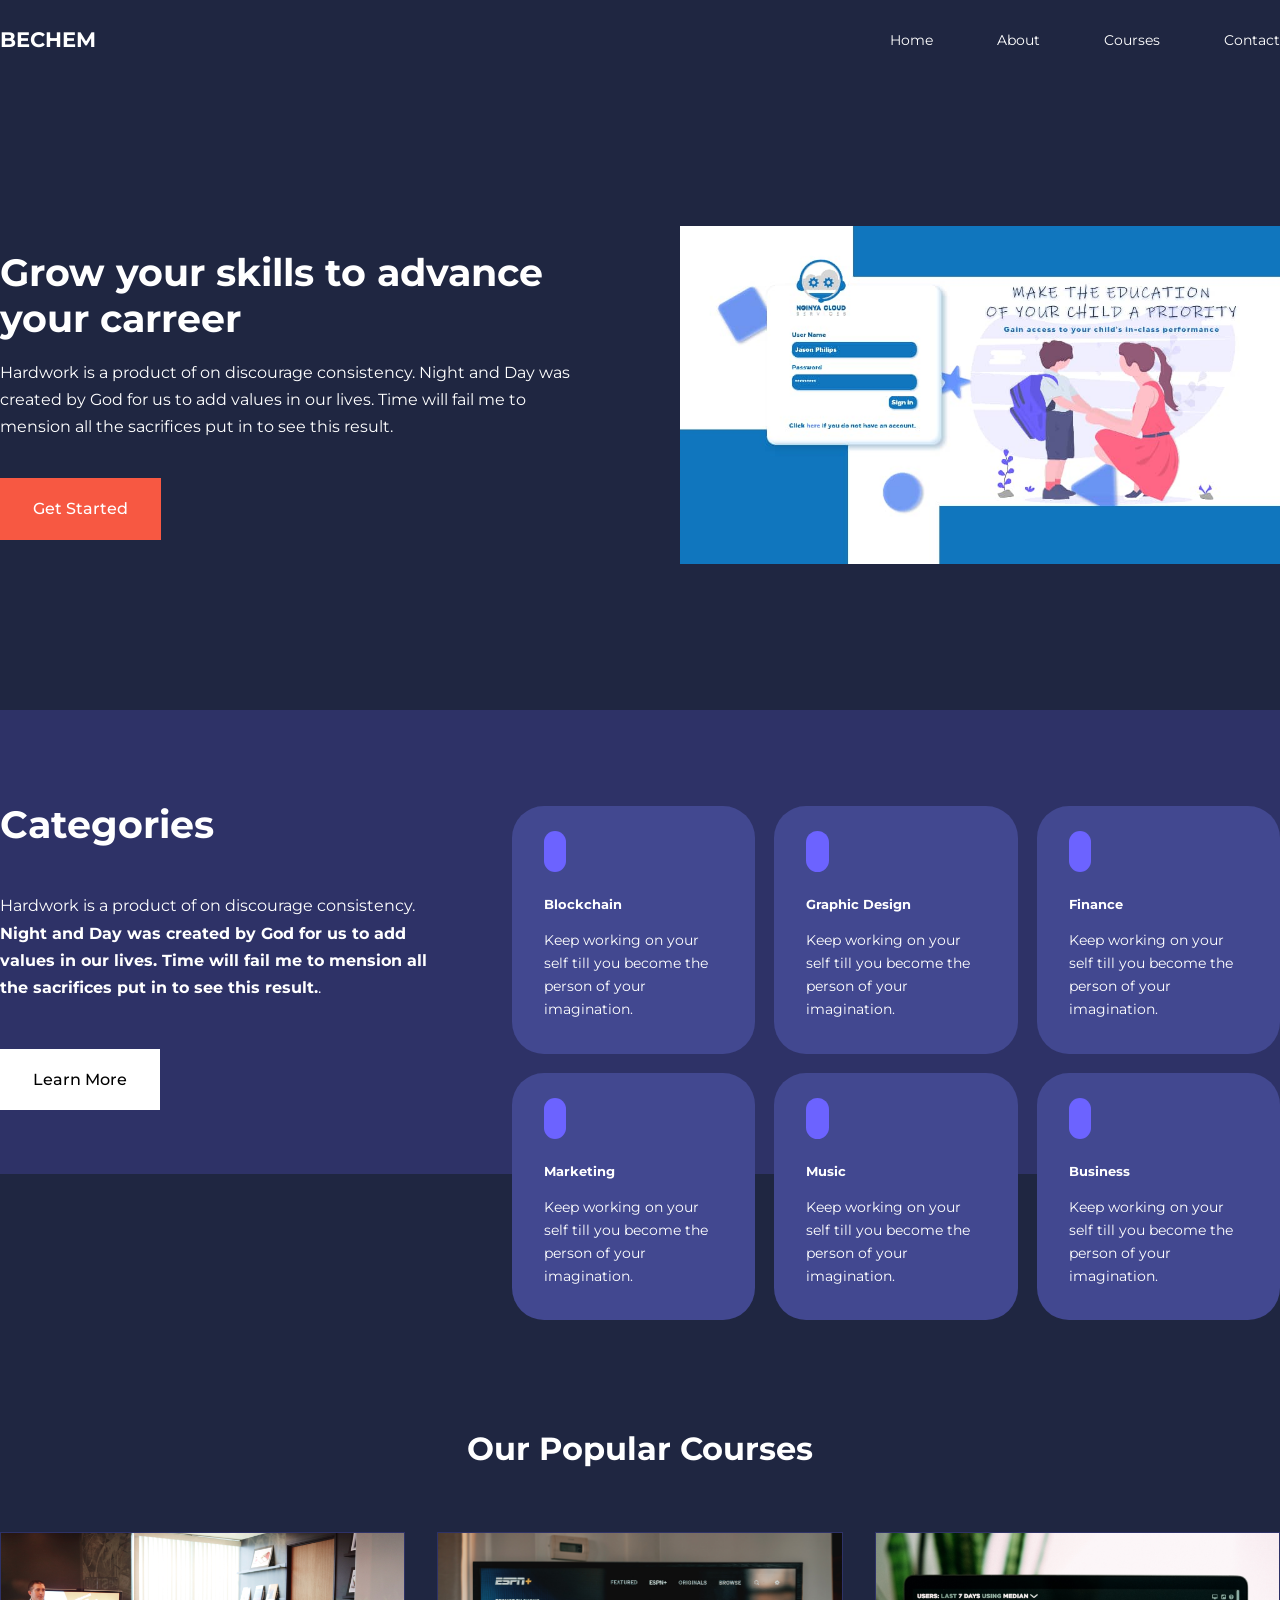
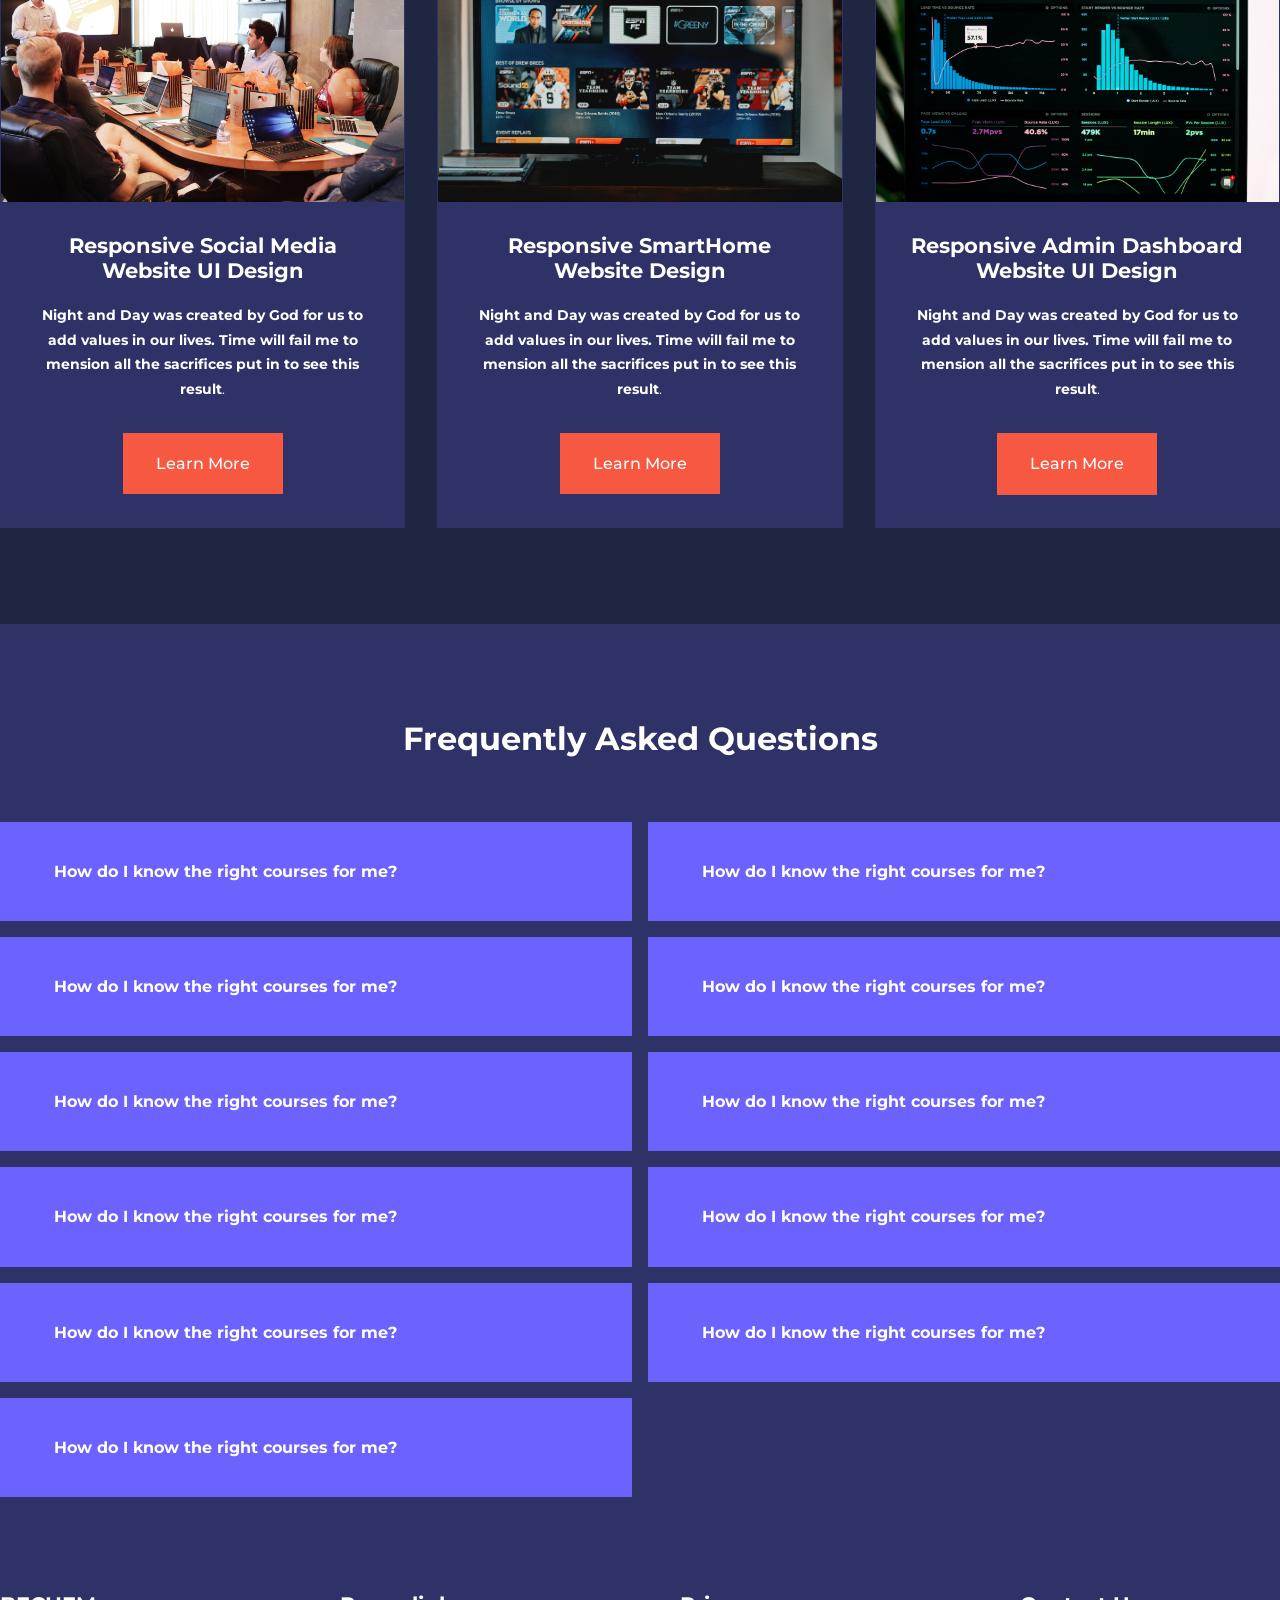
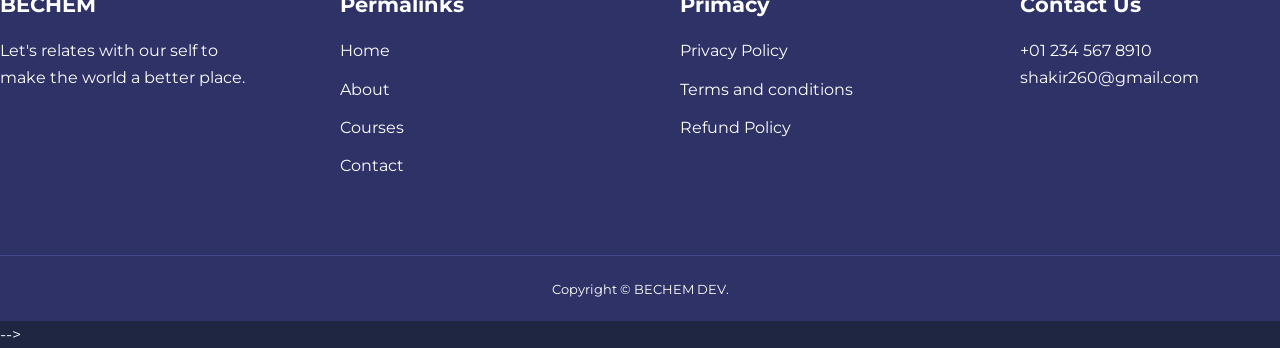
==== commit 4c91465a: "frequely asked question session  finish" ====
--- a/E-Learners/about.html
+++ b/E-Learners/about.html
@@ -199,6 +199,142 @@
       </div>
     </section>
     <!-- ======================= END OF COURSES ======================================= -->
+
+    <section class="faqs">
+      <h2>Frequently Asked Questions</h2>
+      <div class="container faqs__container">
+        <article class="faq">
+          <div class="faq__icon"><i class="uil uil-plus"></i></div>
+          <div class="question__answer">
+            <h4>How do I know the right courses for me?</h4>
+            <p>
+              Get connected with mentors in the team and express your worries.<b>
+                Learning has language and that language can be communicated</b
+              >
+            </p>
+          </div>
+        </article>
+
+        <article class="faq">
+          <div class="faq__icon"><i class="uil uil-plus"></i></div>
+          <div class="question__answer">
+            <h4>How do I know the right courses for me?</h4>
+            <p>
+              Get connected with mentors in the team and express your worries.<b>
+                Learning has language and that language can be communicated</b
+              >
+            </p>
+          </div>
+        </article>
+
+        <article class="faq">
+          <div class="faq__icon"><i class="uil uil-plus"></i></div>
+          <div class="question__answer">
+            <h4>How do I know the right courses for me?</h4>
+            <p>
+              Get connected with mentors in the team and express your worries.<b>
+                Learning has language and that language can be communicated</b
+              >
+            </p>
+          </div>
+        </article>
+
+        <article class="faq">
+          <div class="faq__icon"><i class="uil uil-plus"></i></div>
+          <div class="question__answer">
+            <h4>How do I know the right courses for me?</h4>
+            <p>
+              Get connected with mentors in the team and express your worries.<b>
+                Learning has language and that language can be communicated</b
+              >
+            </p>
+          </div>
+        </article>
+
+        <article class="faq">
+          <div class="faq__icon"><i class="uil uil-plus"></i></div>
+          <div class="question__answer">
+            <h4>How do I know the right courses for me?</h4>
+            <p>
+              Get connected with mentors in the team and express your worries.<b>
+                Learning has language and that language can be communicated</b
+              >
+            </p>
+          </div>
+        </article>
+
+        <article class="faq">
+          <div class="faq__icon"><i class="uil uil-plus"></i></div>
+          <div class="question__answer">
+            <h4>How do I know the right courses for me?</h4>
+            <p>
+              Get connected with mentors in the team and express your worries.<b>
+                Learning has language and that language can be communicated</b
+              >
+            </p>
+          </div>
+        </article>
+
+        <article class="faq">
+          <div class="faq__icon"><i class="uil uil-plus"></i></div>
+          <div class="question__answer">
+            <h4>How do I know the right courses for me?</h4>
+            <p>
+              Get connected with mentors in the team and express your worries.<b>
+                Learning has language and that language can be communicated</b
+              >
+            </p>
+          </div>
+        </article>
+        <article class="faq">
+          <div class="faq__icon"><i class="uil uil-plus"></i></div>
+          <div class="question__answer">
+            <h4>How do I know the right courses for me?</h4>
+            <p>
+              Get connected with mentors in the team and express your worries.<b>
+                Learning has language and that language can be communicated</b
+              >
+            </p>
+          </div>
+        </article>
+        <article class="faq">
+          <div class="faq__icon"><i class="uil uil-plus"></i></div>
+          <div class="question__answer">
+            <h4>How do I know the right courses for me?</h4>
+            <p>
+              Get connected with mentors in the team and express your worries.<b>
+                Learning has language and that language can be communicated</b
+              >
+            </p>
+          </div>
+        </article>
+
+        <article class="faq">
+          <div class="faq__icon"><i class="uil uil-plus"></i></div>
+          <div class="question__answer">
+            <h4>How do I know the right courses for me?</h4>
+            <p>
+              Get connected with mentors in the team and express your worries.<b>
+                Learning has language and that language can be communicated</b
+              >
+            </p>
+          </div>
+        </article>
+
+        <article class="faq">
+          <div class="faq__icon"><i class="uil uil-plus"></i></div>
+          <div class="question__answer">
+            <h4>How do I know the right courses for me?</h4>
+            <p>
+              Get connected with mentors in the team and express your worries.<b>
+                Learning has language and that language can be communicated</b
+              >
+            </p>
+          </div>
+        </article>
+      </div>
+    </section>
+    <!-- ======================= END OF FAQs ======================================= -->
 
     <!-- 
     <section class="about__achievements">
--- a/E-Learners/css/style.css
+++ b/E-Learners/css/style.css
@@ -537,17 +537,63 @@
     }
     /* ===================== POPULAR COURSES =================== */
     .courses {
-        margin-top: 0;
+        margin-top: 10rem;
     }
     .courses__container {
+        display: grid;
+        grid-template-columns: repeat(3, 1fr);
+        gap: 2rem;
+    }
+    .course {
+        background: var(--color-bg1);
+        text-align: center;
+        border: 1px solid transparent;
+        transition: var(--transition);
+    }
+    .course:hover {
+        background: transparent;
+        border-color: var(--color-primary);
+    }
+    .course__info {
+        padding: 2rem;
+    }
+    .course__info p {
+        margin: 1.2rem 0 2rem;
+        font-size: 0.9rem;
+    }
+    /* ===================== FAQs =================== */
+    .faqs {
+        background: var(--color-bg1);
+        box-shadow: inset 0 0 3rem rgba(0, 0, 0, 0.5);
+    }
+    .faqs__container {
+        display: grid;
         grid-template-columns: 1fr 1fr;
-    }
-    /* ===================== FAQs =================== */
-    .faqs__container {
-        grid-template-columns: 1fr;
+        gap: 1rem;
     }
     .faq {
-        padding: 1.5rem;
+        padding: 2rem;
+        display: flex;
+        align-items: center;
+        gap: 1.4rem;
+        height: fit-content;
+        background: var(--color-primary);
+        cursor: pointer;
+    }
+    .faq h4 {
+        font-size: 1rem;
+        line-height: 2.2;
+    }
+    .faq__icon {
+        align-self: flex-start;
+        font-size: 1.2rem;
+    }
+    .faq p {
+        margin-top: 0.8rem;
+        display: none;
+    }
+    .faq.open p {
+        display: block;
     }
     /* ===================== FOOTER =================== */
     .footer__container {
